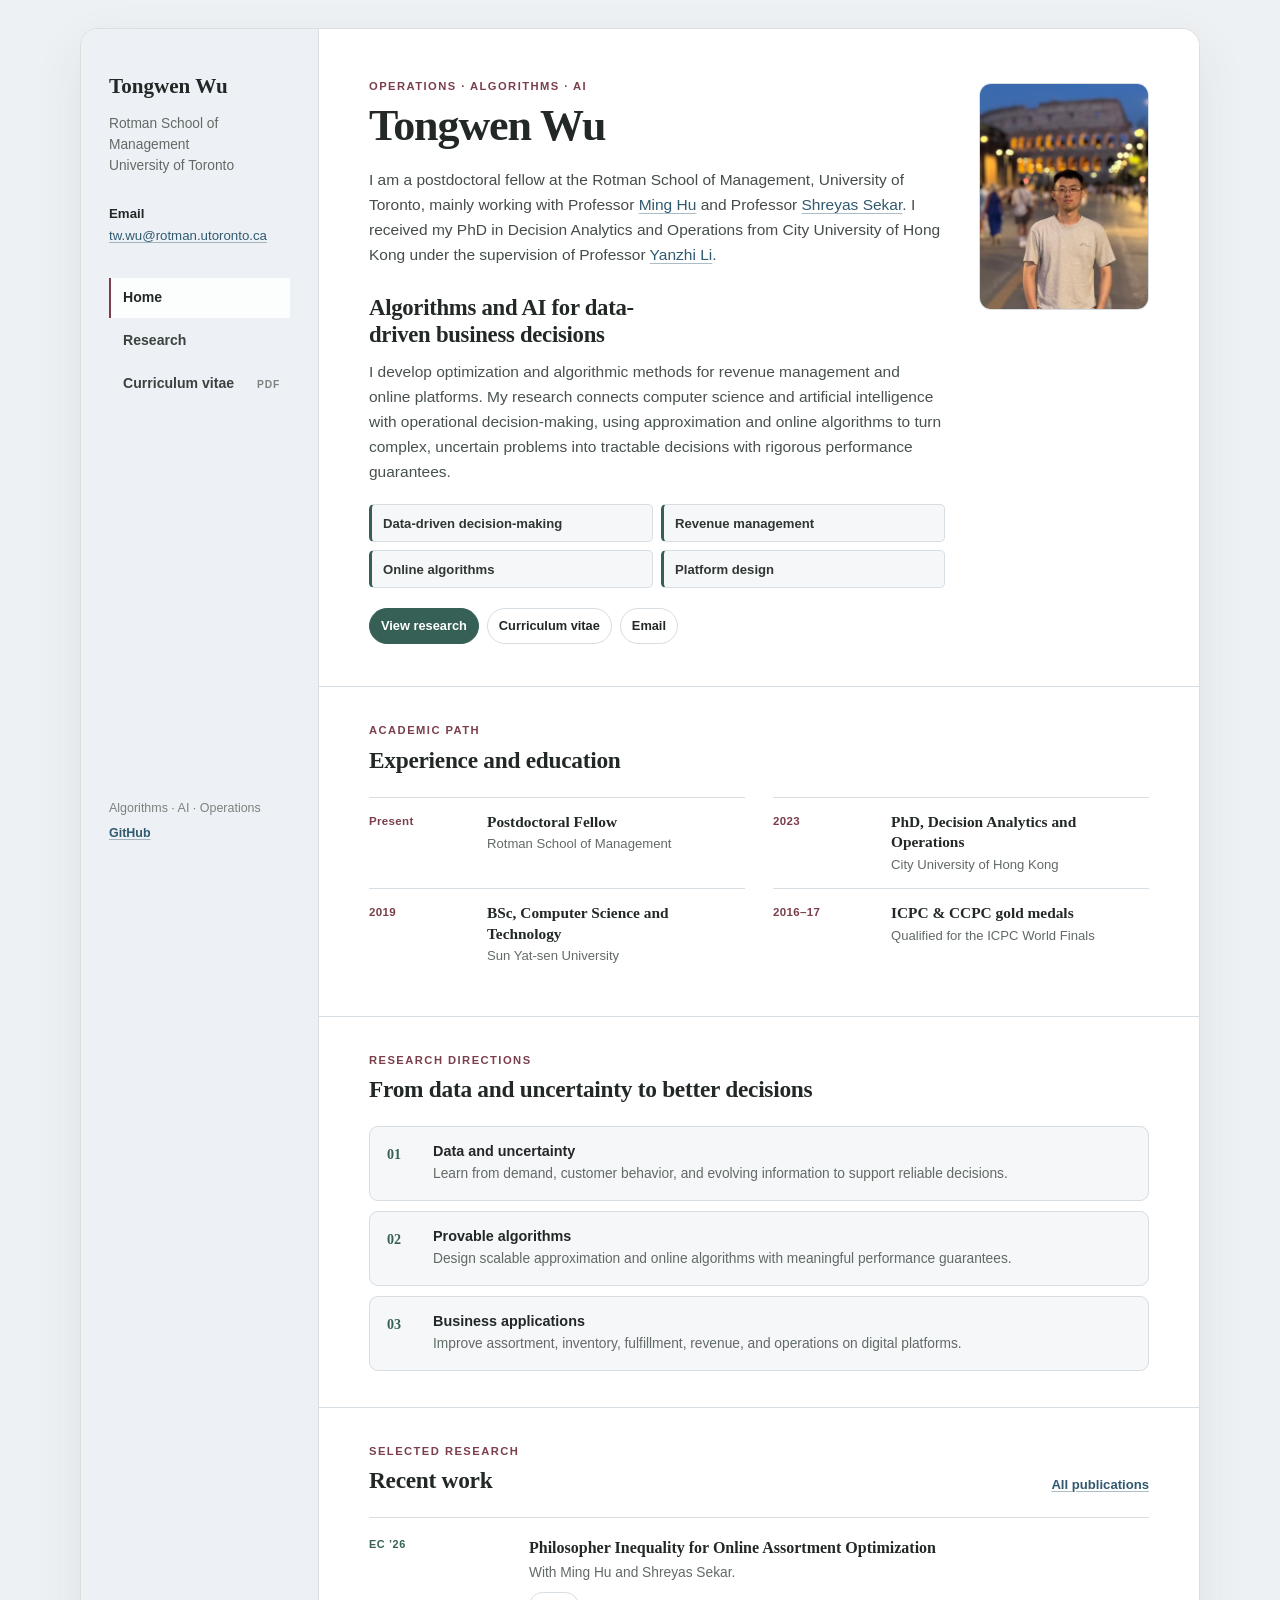
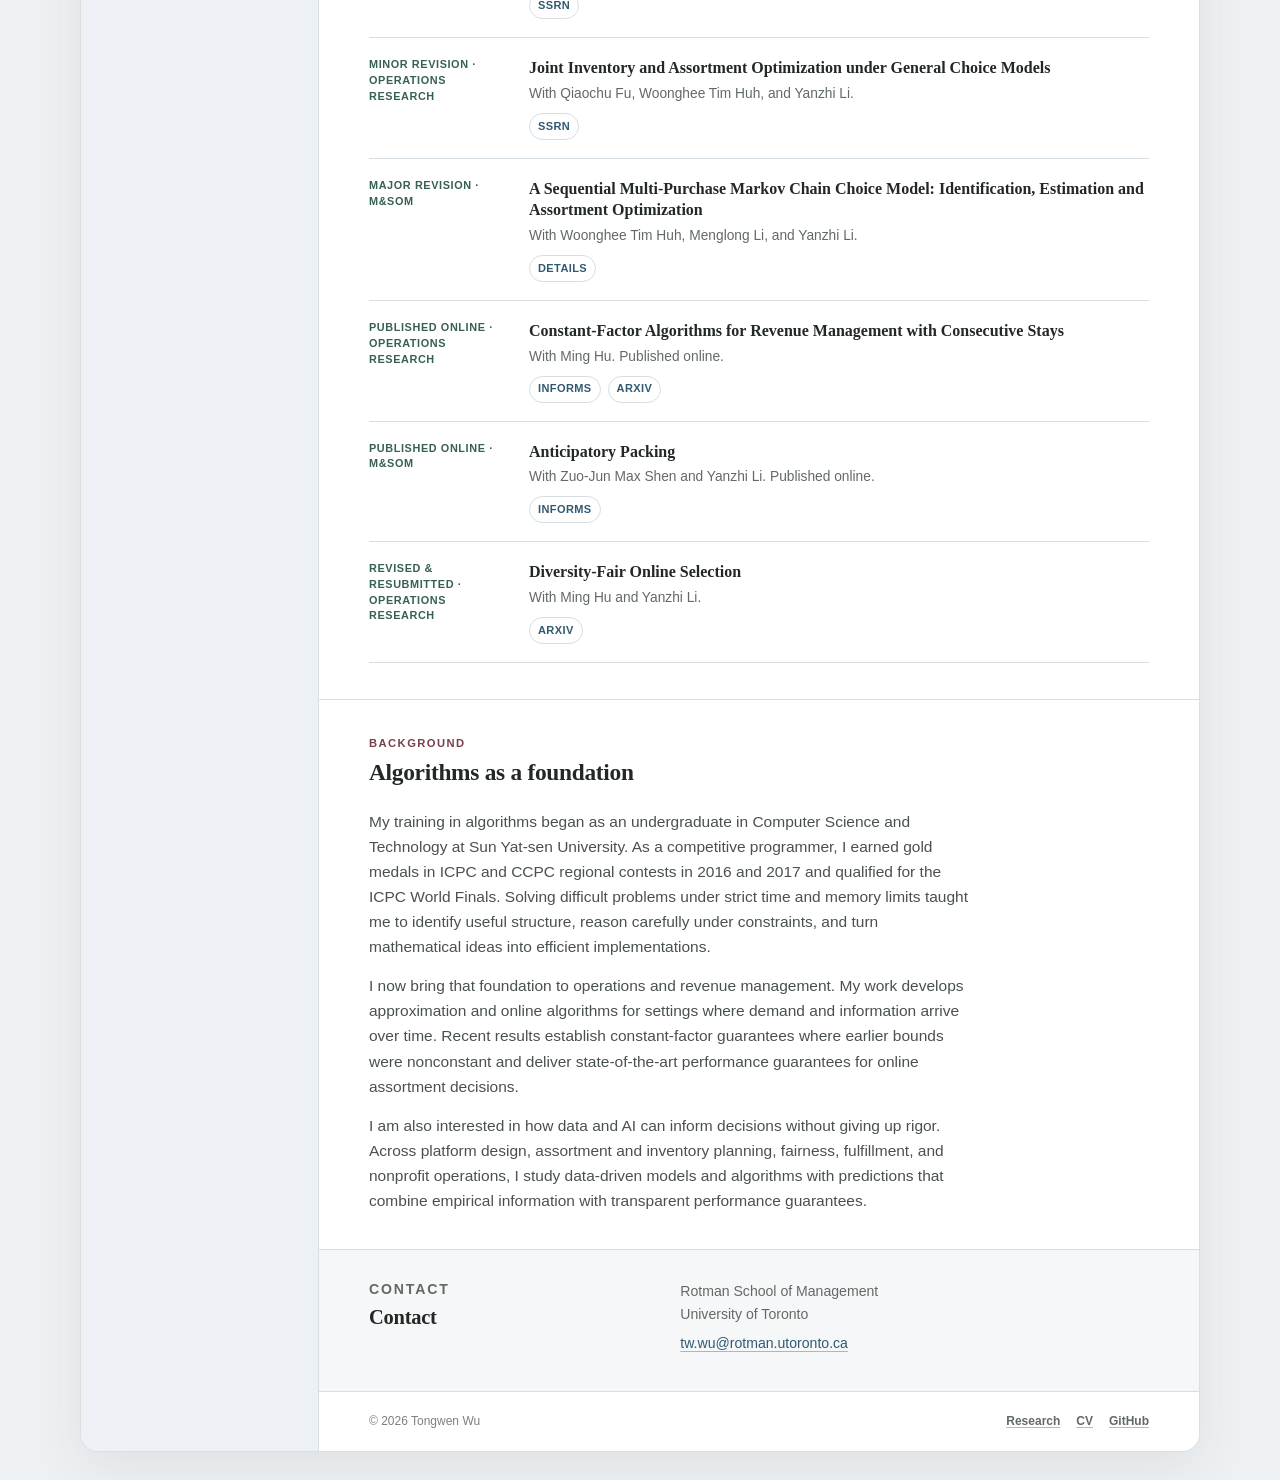
==== index.html @ c427c6d5 "Update CV and Diversity-Fair paper status" ====
<!doctype html>
<html lang="en">
<head>
  <meta charset="utf-8">
  <meta name="viewport" content="width=device-width, initial-scale=1">
  <meta name="theme-color" content="#eef1f4">
  <meta name="description" content="Tongwen Wu is a postdoctoral fellow at the Rotman School of Management studying algorithms, AI, revenue management, and online platforms.">
  <meta property="og:type" content="website">
  <meta property="og:url" content="https://wtw666.github.io/">
  <meta property="og:title" content="Tongwen Wu · Operations, Algorithms, and AI">
  <meta property="og:description" content="Research on data-driven decision-making, revenue management, and online platforms.">
  <meta property="og:image" content="https://wtw666.github.io/assets/og.jpg">
  <meta property="og:image:width" content="1200">
  <meta property="og:image:height" content="630">
  <meta property="og:image:alt" content="Tongwen Wu — Operations, Algorithms, and AI">
  <meta name="twitter:card" content="summary_large_image">
  <title>Tongwen Wu · Operations, Algorithms, and AI</title>
  <link rel="stylesheet" href="styles.css">
  <script defer src="script.js"></script>
  <!-- Google tag (gtag.js) -->
  <script async src="https://www.googletagmanager.com/gtag/js?id=G-4ZFYF3Q4NW"></script>
  <script>
    window.dataLayer = window.dataLayer || [];
    function gtag(){dataLayer.push(arguments);}
    gtag('js', new Date());
    gtag('config', 'G-4ZFYF3Q4NW');
  </script>
  <script type="application/ld+json">
    {
      "@context": "https://schema.org",
      "@type": "Person",
      "name": "Tongwen Wu",
      "url": "https://wtw666.github.io/",
      "email": "mailto:tw.wu@rotman.utoronto.ca",
      "jobTitle": "Postdoctoral Fellow",
      "affiliation": {
        "@type": "Organization",
        "name": "Rotman School of Management, University of Toronto"
      },
      "sameAs": [
        "https://github.com/wtw666"
      ]
    }
  </script>
</head>
<body>
  <a class="skip-link" href="#main">Skip to content</a>

  <div class="site-frame">
    <aside class="profile-rail" aria-label="Profile and navigation">
      <div class="rail-inner">
        <div>
          <a class="rail-name" href="index.html">Tongwen Wu</a>
          <p class="rail-affiliation">Rotman School of Management<br>University of Toronto</p>
          <p class="rail-contact">
            <span>Email</span>
            <a href="mailto:tw.wu@rotman.utoronto.ca">tw.wu@rotman.utoronto.ca</a>
          </p>
        </div>

        <nav class="rail-nav" aria-label="Primary navigation">
          <a href="index.html" aria-current="page">Home</a>
          <a href="research.html">Research</a>
          <a href="assets/Tongwen_Wu_CV.pdf">Curriculum vitae <span>PDF</span></a>
        </nav>

        <div class="rail-footer">
          <p>Algorithms · AI · Operations</p>
          <a href="https://github.com/wtw666">GitHub</a>
        </div>
      </div>
    </aside>

    <div class="page-panel">
      <header class="mobile-header">
        <a class="mobile-name" href="index.html">Tongwen Wu</a>
        <nav aria-label="Mobile navigation">
          <a href="index.html" aria-current="page">Home</a>
          <a href="research.html">Research</a>
          <a href="assets/Tongwen_Wu_CV.pdf">CV</a>
        </nav>
      </header>

      <main id="main">
        <section class="hero section-block" aria-labelledby="page-title">
          <div class="hero-copy">
            <p class="eyebrow">Operations · Algorithms · AI</p>
            <h1 id="page-title">Tongwen Wu</h1>
            <p class="profile-intro">
              I am a postdoctoral fellow at the Rotman School of Management, University of Toronto, mainly working with Professor <a href="http://individual.utoronto.ca/minghu/">Ming Hu</a> and Professor <a href="https://sekarshre.net/">Shreyas Sekar</a>. I received my PhD in Decision Analytics and Operations from City University of Hong Kong under the supervision of Professor <a href="https://www.cb.cityu.edu.hk/staff/yanzhili/">Yanzhi Li</a>.
            </p>
            <h2>Algorithms and AI for data-driven business decisions</h2>
            <p class="intro">
              I develop optimization and algorithmic methods for revenue management and online platforms. My research connects computer science and artificial intelligence with operational decision-making, using approximation and online algorithms to turn complex, uncertain problems into tractable decisions with rigorous performance guarantees.
            </p>
            <ul class="research-fields" aria-label="Research interests">
              <li>Data-driven decision-making</li>
              <li>Revenue management</li>
              <li>Online algorithms</li>
              <li>Platform design</li>
            </ul>
            <p class="hero-links">
              <a href="research.html">View research</a>
              <a href="assets/Tongwen_Wu_CV.pdf">Curriculum vitae</a>
              <a href="mailto:tw.wu@rotman.utoronto.ca">Email</a>
            </p>
          </div>

          <figure class="portrait">
            <img src="[data-uri]" width="359" height="480" alt="Tongwen Wu in front of the Colosseum in Rome">
          </figure>
        </section>

        <section class="section-block experience-section" aria-labelledby="experience-title">
          <div class="section-heading">
            <p class="eyebrow">Academic path</p>
            <h2 id="experience-title">Experience and education</h2>
          </div>
          <dl class="academic-path">
            <div>
              <dt>Present</dt>
              <dd>
                <strong>Postdoctoral Fellow</strong>
                <span>Rotman School of Management</span>
              </dd>
            </div>
            <div>
              <dt>2023</dt>
              <dd>
                <strong>PhD, Decision Analytics and Operations</strong>
                <span>City University of Hong Kong</span>
              </dd>
            </div>
            <div>
              <dt>2019</dt>
              <dd>
                <strong>BSc, Computer Science and Technology</strong>
                <span>Sun Yat-sen University</span>
              </dd>
            </div>
            <div>
              <dt>2016–17</dt>
              <dd>
                <strong>ICPC &amp; CCPC gold medals</strong>
                <span>Qualified for the ICPC World Finals</span>
              </dd>
            </div>
          </dl>
        </section>

        <section class="section-block" aria-labelledby="agenda-title">
          <div class="section-heading">
            <p class="eyebrow">Research directions</p>
            <h2 id="agenda-title">From data and uncertainty to better decisions</h2>
          </div>
          <div class="agenda-list">
            <article>
              <div>
                <h3>Data and uncertainty</h3>
                <p>Learn from demand, customer behavior, and evolving information to support reliable decisions.</p>
              </div>
            </article>
            <article>
              <div>
                <h3>Provable algorithms</h3>
                <p>Design scalable approximation and online algorithms with meaningful performance guarantees.</p>
              </div>
            </article>
            <article>
              <div>
                <h3>Business applications</h3>
                <p>Improve assortment, inventory, fulfillment, revenue, and operations on digital platforms.</p>
              </div>
            </article>
          </div>
        </section>

        <section class="section-block" aria-labelledby="selected-title">
          <div class="section-heading heading-with-link">
            <div>
              <p class="eyebrow">Selected research</p>
              <h2 id="selected-title">Recent work</h2>
            </div>
            <a href="research.html">All publications</a>
          </div>

          <ol class="selected-publications">
            <li>
              <p class="publication-status">EC ’26</p>
              <div>
                <h3>Philosopher Inequality for Online Assortment Optimization</h3>
                <p>With Ming Hu and Shreyas Sekar. </p>
                <p class="resource-links"><a href="https://papers.ssrn.com/sol3/papers.cfm?abstract_id=6926638">SSRN</a></p>
              </div>
            </li>
            <li>
              <p class="publication-status">Minor revision · Operations Research</p>
              <div>
                <h3>Joint Inventory and Assortment Optimization under General Choice Models</h3>
                <p>With Qiaochu Fu, Woonghee Tim Huh, and Yanzhi Li. </p>
                <p class="resource-links"><a href="https://papers.ssrn.com/sol3/papers.cfm?abstract_id=7009619">SSRN</a></p>
              </div>
            </li>
            <li>
              <p class="publication-status">Major revision · M&amp;SOM</p>
              <div>
                <h3>A Sequential Multi-Purchase Markov Chain Choice Model: Identification, Estimation and Assortment Optimization</h3>
                <p>With Woonghee Tim Huh, Menglong Li, and Yanzhi Li. </p>
                <p class="resource-links"><a href="research.html#multi-purchase-markov">Details</a></p>
              </div>
            </li>
            <li>
              <p class="publication-status">Published online · Operations Research</p>
              <div>
                <h3>Constant-Factor Algorithms for Revenue Management with Consecutive Stays</h3>
                <p>With Ming Hu. Published online. </p>
                <p class="resource-links"><a href="https://pubsonline.informs.org/doi/abs/10.1287/opre.2025.1994">INFORMS</a><a href="https://arxiv.org/abs/2506.00909">arXiv</a></p>
              </div>
            </li>
            <li>
              <p class="publication-status">Published online · M&amp;SOM</p>
              <div>
                <h3>Anticipatory Packing</h3>
                <p>With Zuo-Jun Max Shen and Yanzhi Li. Published online. </p>
                <p class="resource-links"><a href="https://pubsonline.informs.org/doi/abs/10.1287/msom.2024.0866?journalCode=msom">INFORMS</a></p>
              </div>
            </li>
            <li>
              <p class="publication-status">Revised &amp; resubmitted · Operations Research</p>
              <div>
                <h3>Diversity-Fair Online Selection</h3>
                <p>With Ming Hu and Yanzhi Li. </p>
                <p class="resource-links"><a href="https://arxiv.org/abs/2504.10389">arXiv</a></p>
              </div>
            </li>
          </ol>
        </section>

        <section class="section-block background-section" aria-labelledby="background-title">
          <div class="section-heading">
            <p class="eyebrow">Background</p>
            <h2 id="background-title">Algorithms as a foundation</h2>
          </div>
          <div class="background-copy">
            <p>
              My training in algorithms began as an undergraduate in Computer Science and Technology at Sun Yat-sen University. As a competitive programmer, I earned gold medals in ICPC and CCPC regional contests in 2016 and 2017 and qualified for the ICPC World Finals. Solving difficult problems under strict time and memory limits taught me to identify useful structure, reason carefully under constraints, and turn mathematical ideas into efficient implementations.
            </p>
            <p>
              I now bring that foundation to operations and revenue management. My work develops approximation and online algorithms for settings where demand and information arrive over time. Recent results establish constant-factor guarantees where earlier bounds were nonconstant and deliver state-of-the-art performance guarantees for online assortment decisions.
            </p>
            <p>
              I am also interested in how data and AI can inform decisions without giving up rigor. Across platform design, assortment and inventory planning, fairness, fulfillment, and nonprofit operations, I study data-driven models and algorithms with predictions that combine empirical information with transparent performance guarantees.
            </p>
          </div>
        </section>

        <section class="contact-band" aria-labelledby="contact-title">
          <div>
            <p class="eyebrow">Contact</p>
            <h2 id="contact-title">Contact</h2>
          </div>
          <div>
            <p>Rotman School of Management<br>University of Toronto</p>
            <p><a href="mailto:tw.wu@rotman.utoronto.ca">tw.wu@rotman.utoronto.ca</a></p>
          </div>
        </section>
      </main>

      <footer class="site-footer">
        <span>© <span id="year">2026</span> Tongwen Wu</span>
        <div>
          <a href="research.html">Research</a>
          <a href="assets/Tongwen_Wu_CV.pdf">CV</a>
          <a href="https://github.com/wtw666">GitHub</a>
        </div>
      </footer>
    </div>
  </div>

  <!-- Cloudflare Web Analytics --><script type='module' src='https://static.cloudflareinsights.com/beacon.min.js' data-cf-beacon='{"token": "7970414050414902a3745abfa31a09fa"}'></script><!-- End Cloudflare Web Analytics -->
</body>
</html>
---- styles.css ----
:root {
  --canvas: #eef1f4;
  --paper: #ffffff;
  --rail: #edf1f5;
  --soft: #f5f7f9;
  --ink: #222825;
  --muted: #626a65;
  --faint: #7b827e;
  --rule: #d6dde3;
  --pine: #365f56;
  --pine-dark: #294940;
  --burgundy: #7a3f4b;
  --link: #315a70;
  --serif: Charter, "Iowan Old Style", "Palatino Linotype", Palatino, Georgia, serif;
  --sans: -apple-system, BlinkMacSystemFont, "Segoe UI", Helvetica, Arial, sans-serif;
}

*,
*::before,
*::after {
  box-sizing: border-box;
}

html {
  scroll-behavior: smooth;
}

body {
  margin: 0;
  background: var(--canvas);
  color: var(--ink);
  font-family: var(--sans);
  font-size: 15.5px;
  line-height: 1.62;
  text-rendering: optimizeLegibility;
  -webkit-font-smoothing: antialiased;
}

img {
  display: block;
  max-width: 100%;
}

a {
  color: var(--link);
  text-decoration-color: rgba(49, 90, 112, 0.4);
  text-underline-offset: 0.18em;
  text-decoration-thickness: 1px;
}

a:hover {
  color: var(--pine-dark);
  text-decoration-color: currentColor;
}

a:focus-visible {
  outline: 2px solid var(--burgundy);
  outline-offset: 3px;
  border-radius: 2px;
}

p,
h1,
h2,
h3,
figure,
dl,
dd,
ol,
ul {
  margin-top: 0;
}

h1,
h2,
h3 {
  font-family: var(--serif);
  color: var(--ink);
}

h1 {
  margin-bottom: 18px;
  font-size: clamp(2.25rem, 4vw, 2.75rem);
  font-weight: 600;
  letter-spacing: -0.025em;
  line-height: 1.08;
}

h2 {
  margin-bottom: 12px;
  font-size: 1.46rem;
  font-weight: 600;
  letter-spacing: -0.012em;
  line-height: 1.22;
}

h3 {
  margin-bottom: 6px;
  font-size: 1.02rem;
  font-weight: 600;
  line-height: 1.35;
}

.skip-link {
  position: fixed;
  z-index: 100;
  top: 12px;
  left: 12px;
  transform: translateY(-160%);
  padding: 8px 12px;
  border: 1px solid var(--pine);
  border-radius: 4px;
  background: var(--paper);
  color: var(--pine-dark);
  font-weight: 700;
}

.skip-link:focus {
  transform: translateY(0);
}

.site-frame {
  display: grid;
  grid-template-columns: 238px minmax(0, 1fr);
  width: min(1120px, calc(100% - 48px));
  min-height: calc(100vh - 56px);
  margin: 28px auto;
  overflow: clip;
  border: 1px solid rgba(99, 108, 101, 0.22);
  border-radius: 18px;
  background: var(--paper);
  box-shadow: 0 18px 52px rgba(46, 51, 47, 0.075);
}

.profile-rail {
  border-right: 1px solid var(--rule);
  background: var(--rail);
}

.rail-inner {
  position: sticky;
  top: 28px;
  display: flex;
  flex-direction: column;
  min-height: calc(100vh - 58px);
  padding: 40px 28px 28px;
}

.rail-name,
.mobile-name {
  color: var(--ink);
  font-family: var(--serif);
  font-weight: 700;
  text-decoration: none;
}

.rail-name {
  display: inline-block;
  margin-bottom: 11px;
  font-size: 1.32rem;
}

.rail-affiliation {
  margin-bottom: 28px;
  color: var(--muted);
  font-size: 0.86rem;
  line-height: 1.5;
}

.rail-contact {
  margin-bottom: 32px;
  font-size: 0.83rem;
  line-height: 1.45;
}

.rail-contact span {
  display: block;
  margin-bottom: 3px;
  color: var(--ink);
  font-weight: 700;
}

.rail-contact a {
  overflow-wrap: anywhere;
}

.rail-nav {
  display: grid;
  gap: 3px;
}

.rail-nav a {
  display: flex;
  align-items: baseline;
  justify-content: space-between;
  min-height: 40px;
  padding: 8px 10px 8px 12px;
  border-left: 2px solid transparent;
  color: #39423e;
  font-size: 0.88rem;
  font-weight: 600;
  text-decoration: none;
}

.rail-nav a:hover {
  background: rgba(255, 255, 255, 0.58);
  color: var(--pine-dark);
}

.rail-nav a[aria-current="page"] {
  border-left-color: var(--burgundy);
  background: rgba(255, 255, 255, 0.82);
  color: var(--ink);
}

.rail-nav a span {
  color: var(--faint);
  font-size: 0.64rem;
  font-weight: 700;
  letter-spacing: 0.08em;
}

.rail-footer {
  margin-top: auto;
  padding-top: 28px;
  color: var(--faint);
  font-size: 0.78rem;
}

.rail-footer p {
  margin-bottom: 5px;
}

.rail-footer a {
  font-weight: 600;
}

.page-panel {
  min-width: 0;
  background: var(--paper);
}

.mobile-header {
  display: none;
}

.section-block,
.page-heading,
.research-section,
.contact-band {
  padding-right: 50px;
  padding-left: 50px;
}

.section-block {
  padding-top: 36px;
  padding-bottom: 36px;
  border-top: 1px solid var(--rule);
}

.hero {
  display: grid;
  grid-template-columns: minmax(0, 1fr) 170px;
  gap: 34px;
  align-items: start;
  padding-top: 50px;
  padding-bottom: 42px;
  border-top: 0;
}

.hero-copy {
  max-width: 670px;
}

.eyebrow {
  margin-bottom: 8px;
  color: var(--burgundy);
  font-size: 0.7rem;
  font-weight: 800;
  letter-spacing: 0.13em;
  line-height: 1.3;
  text-transform: uppercase;
}

.profile-intro {
  max-width: 68ch;
  margin-bottom: 26px;
  color: #454d49;
}

.hero h2 {
  max-width: 26ch;
  margin-bottom: 10px;
  font-size: 1.42rem;
}

.intro {
  max-width: 68ch;
  color: #48514d;
}

.hero .intro {
  margin-bottom: 20px;
}

.research-fields {
  display: grid;
  grid-template-columns: repeat(2, minmax(0, 1fr));
  gap: 8px;
  margin: 0 0 20px;
  padding: 0;
  list-style: none;
}

.research-fields li {
  display: flex;
  align-items: center;
  min-height: 38px;
  padding: 7px 11px;
  border: 1px solid var(--rule);
  border-left: 3px solid var(--pine);
  border-radius: 5px;
  background: var(--soft);
  color: #303733;
  font-size: 0.82rem;
  font-weight: 700;
  line-height: 1.3;
}

.hero-links {
  display: flex;
  flex-wrap: wrap;
  gap: 8px;
  margin-bottom: 0;
}

.hero-links a {
  display: inline-flex;
  align-items: center;
  min-height: 36px;
  padding: 6px 11px;
  border: 1px solid var(--rule);
  border-radius: 999px;
  background: var(--paper);
  color: var(--ink);
  font-size: 0.8rem;
  font-weight: 700;
  text-decoration: none;
}

.hero-links a:first-child {
  border-color: var(--pine);
  background: var(--pine);
  color: #fff;
}

.hero-links a:hover {
  border-color: var(--pine);
  color: var(--pine-dark);
}

.hero-links a:first-child:hover {
  background: var(--pine-dark);
  color: #fff;
}

.portrait {
  margin: 4px 0 0;
}

.portrait img {
  width: 170px;
  height: auto;
  border: 1px solid var(--rule);
  border-radius: 12px;
  background: var(--soft);
}

.section-heading {
  margin-bottom: 22px;
}

.section-heading h2 {
  margin-bottom: 0;
}

.heading-with-link {
  display: flex;
  align-items: end;
  justify-content: space-between;
  gap: 20px;
}

.heading-with-link > a {
  flex: 0 0 auto;
  font-size: 0.82rem;
  font-weight: 700;
}

.academic-path {
  display: grid;
  grid-template-columns: repeat(2, minmax(0, 1fr));
  gap: 0 28px;
  margin-bottom: 0;
}

.academic-path > div {
  display: grid;
  grid-template-columns: 66px minmax(0, 1fr);
  gap: 12px;
  padding: 14px 0;
  border-top: 1px solid var(--rule);
}

.academic-path dt {
  color: var(--burgundy);
  font-size: 0.72rem;
  font-weight: 800;
  letter-spacing: 0.03em;
}

.academic-path dd {
  margin-bottom: 0;
}

.academic-path strong,
.academic-path span {
  display: block;
}

.academic-path strong {
  margin-bottom: 2px;
  font-family: var(--serif);
  font-size: 0.96rem;
  line-height: 1.35;
}

.academic-path span {
  color: var(--muted);
  font-size: 0.82rem;
  line-height: 1.45;
}

.agenda-list {
  display: grid;
  gap: 10px;
  counter-reset: research-theme;
}

.agenda-list article {
  display: grid;
  grid-template-columns: 34px minmax(0, 1fr);
  gap: 12px;
  align-items: start;
  padding: 15px 17px;
  border: 1px solid var(--rule);
  border-radius: 9px;
  background: var(--soft);
  counter-increment: research-theme;
}

.agenda-list article::before {
  content: "0" counter(research-theme);
  padding-top: 1px;
  color: var(--pine);
  font-family: var(--serif);
  font-size: 0.88rem;
  font-weight: 700;
}

.agenda-list h3 {
  margin-bottom: 3px;
  font-family: var(--sans);
  font-size: 0.9rem;
  font-weight: 750;
}

.agenda-list p {
  margin-bottom: 0;
  color: var(--muted);
  font-size: 0.86rem;
  line-height: 1.5;
}

.selected-publications,
.publication-list {
  margin-bottom: 0;
  padding: 0;
  list-style: none;
}

.selected-publications {
  border-bottom: 1px solid var(--rule);
}

.selected-publications > li {
  display: grid;
  grid-template-columns: 138px minmax(0, 1fr);
  gap: 22px;
  padding: 19px 0 18px;
  border-top: 1px solid var(--rule);
}

.publication-status {
  margin-bottom: 0;
  color: var(--pine);
  font-size: 0.68rem;
  font-weight: 800;
  letter-spacing: 0.055em;
  line-height: 1.45;
  text-transform: uppercase;
}

.selected-publications h3 {
  margin-bottom: 5px;
  font-size: 1rem;
}

.selected-publications li > div > p:not(.resource-links) {
  margin-bottom: 8px;
  color: var(--muted);
  font-size: 0.86rem;
  line-height: 1.52;
}

.resource-links {
  display: flex;
  flex-wrap: wrap;
  gap: 7px;
  margin-bottom: 0;
}

.resource-links a {
  display: inline-flex;
  align-items: center;
  min-height: 27px;
  padding: 2px 8px;
  border: 1px solid var(--rule);
  border-radius: 999px;
  color: var(--link);
  font-size: 0.69rem;
  font-weight: 800;
  letter-spacing: 0.035em;
  line-height: 1;
  text-decoration: none;
  text-transform: uppercase;
}

.resource-links a:hover {
  border-color: var(--pine);
  color: var(--pine-dark);
}

.background-copy {
  max-width: 70ch;
}

.background-copy p {
  margin-bottom: 14px;
  color: #49514d;
}

.background-copy p:last-child {
  margin-bottom: 0;
}

.contact-band {
  display: grid;
  grid-template-columns: 0.75fr 1.25fr;
  gap: 30px;
  padding-top: 30px;
  padding-bottom: 30px;
  border-top: 1px solid var(--rule);
  background: var(--soft);
}

.contact-band h2 {
  margin-bottom: 0;
  font-size: 1.28rem;
}

.contact-band p {
  margin-bottom: 6px;
  color: var(--muted);
  font-size: 0.88rem;
}

.site-footer {
  display: flex;
  align-items: center;
  justify-content: space-between;
  gap: 20px;
  padding: 20px 50px;
  border-top: 1px solid var(--rule);
  color: var(--faint);
  font-size: 0.75rem;
}

.site-footer div {
  display: flex;
  flex-wrap: wrap;
  gap: 16px;
}

.site-footer a {
  color: var(--muted);
  font-weight: 600;
}

.page-heading {
  padding-top: 52px;
  padding-bottom: 34px;
}

.page-heading h1 {
  margin-bottom: 15px;
}

.page-heading .intro {
  margin-bottom: 20px;
}

.section-index {
  display: flex;
  flex-wrap: wrap;
  gap: 8px;
  margin-bottom: 18px;
}

.section-index a {
  display: inline-flex;
  align-items: center;
  min-height: 34px;
  padding: 5px 10px;
  border: 1px solid var(--rule);
  border-radius: 999px;
  color: #39423e;
  font-size: 0.78rem;
  font-weight: 700;
  text-decoration: none;
}

.section-index a:hover {
  border-color: var(--pine);
  color: var(--pine-dark);
}

.author-order-note {
  margin-bottom: 0;
  color: var(--faint);
  font-size: 0.76rem;
}

.author-order-note span,
.author-order {
  display: inline-block;
  color: var(--burgundy);
  font-family: var(--sans);
  font-size: 0.68rem;
  font-weight: 800;
  letter-spacing: 0.03em;
}

.author-order-note span {
  margin-right: 5px;
  padding: 1px 5px;
  border: 1px solid rgba(122, 63, 75, 0.28);
  border-radius: 3px;
}

.author-order {
  margin-left: 3px;
}

.research-section {
  padding-top: 30px;
  padding-bottom: 32px;
  border-top: 1px solid var(--rule);
}

.research-section h2 {
  margin-bottom: 17px;
  font-size: 1.4rem;
  scroll-margin-top: 26px;
}

.publication-list {
  border-bottom: 1px solid var(--rule);
}

.publication-entry {
  padding: 17px 0 18px;
  border-top: 1px solid var(--rule);
}

.publication-entry h3 {
  margin-bottom: 5px;
  font-family: var(--sans);
  font-size: 0.96rem;
  font-weight: 750;
  letter-spacing: -0.006em;
}

.publication-entry p {
  max-width: 74ch;
}

.publication-entry .authors,
.publication-entry .venue {
  margin-bottom: 4px;
  color: var(--muted);
  font-size: 0.85rem;
  line-height: 1.48;
}

.publication-entry .authors strong {
  color: var(--ink);
}

.publication-entry .venue strong {
  color: #303733;
}

.publication-entry .resource-links {
  margin-top: 9px;
}

#anticipatory-packing {
  scroll-margin-top: 26px;
}

.research-note {
  margin: 0;
  padding: 25px 50px 32px;
  border-top: 1px solid var(--rule);
  color: var(--muted);
  font-size: 0.82rem;
}

@media (max-width: 1020px) {
  .site-frame {
    grid-template-columns: 218px minmax(0, 1fr);
    width: calc(100% - 28px);
    margin: 14px auto;
  }

  .rail-inner {
    top: 14px;
    min-height: calc(100vh - 30px);
    padding-right: 22px;
    padding-left: 22px;
  }

  .section-block,
  .page-heading,
  .research-section,
  .contact-band {
    padding-right: 38px;
    padding-left: 38px;
  }

  .hero {
    grid-template-columns: minmax(0, 1fr) 152px;
    gap: 26px;
  }

  .portrait img {
    width: 152px;
  }

  .site-footer {
    padding-right: 38px;
    padding-left: 38px;
  }

  .research-note {
    padding-right: 38px;
    padding-left: 38px;
  }
}

@media (max-width: 820px) {
  body {
    background: var(--paper);
  }

  .site-frame {
    display: block;
    width: 100%;
    min-height: 100vh;
    margin: 0;
    border: 0;
    border-radius: 0;
    box-shadow: none;
  }

  .profile-rail {
    display: none;
  }

  .mobile-header {
    position: sticky;
    z-index: 20;
    top: 0;
    display: flex;
    align-items: center;
    justify-content: space-between;
    gap: 20px;
    min-height: 58px;
    padding: 9px 28px;
    border-bottom: 1px solid var(--rule);
    background: rgba(255, 255, 255, 0.96);
    backdrop-filter: blur(10px);
  }

  .mobile-name {
    flex: 0 0 auto;
    font-size: 1.03rem;
  }

  .mobile-header nav {
    display: flex;
    align-items: center;
    gap: 17px;
  }

  .mobile-header nav a {
    position: relative;
    display: inline-flex;
    align-items: center;
    min-height: 38px;
    color: var(--muted);
    font-size: 0.78rem;
    font-weight: 700;
    text-decoration: none;
  }

  .mobile-header nav a[aria-current="page"] {
    color: var(--ink);
  }

  .mobile-header nav a[aria-current="page"]::after {
    position: absolute;
    right: 0;
    bottom: 1px;
    left: 0;
    height: 2px;
    background: var(--burgundy);
    content: "";
  }

  .research-section h2,
  #anticipatory-packing {
    scroll-margin-top: 76px;
  }
}

@media (max-width: 640px) {
  body {
    font-size: 15px;
  }

  .mobile-header {
    padding-right: 20px;
    padding-left: 20px;
  }

  .section-block,
  .page-heading,
  .research-section,
  .contact-band {
    padding-right: 24px;
    padding-left: 24px;
  }

  .hero {
    grid-template-columns: minmax(0, 1fr) 125px;
    gap: 22px;
    padding-top: 36px;
    padding-bottom: 32px;
  }

  .portrait img {
    width: 125px;
  }

  h1 {
    font-size: 2.18rem;
  }

  .hero h2 {
    font-size: 1.28rem;
  }

  .section-block {
    padding-top: 31px;
    padding-bottom: 31px;
  }

  .academic-path {
    grid-template-columns: 1fr;
  }

  .selected-publications > li {
    grid-template-columns: 1fr;
    gap: 7px;
  }

  .publication-status {
    max-width: 42ch;
  }

  .contact-band {
    grid-template-columns: 1fr;
    gap: 12px;
  }

  .site-footer {
    padding-right: 24px;
    padding-left: 24px;
  }

  .research-note {
    padding-right: 24px;
    padding-left: 24px;
  }
}

@media (max-width: 520px) {
  .mobile-header {
    align-items: flex-start;
    padding-top: 10px;
    padding-bottom: 8px;
  }

  .mobile-header nav {
    gap: 12px;
  }

  .hero {
    grid-template-columns: 1fr;
  }

  .portrait {
    order: -1;
    margin-top: 0;
  }

  .portrait img {
    width: 106px;
    border-radius: 9px;
  }

  .research-fields {
    grid-template-columns: 1fr;
  }

  .heading-with-link {
    align-items: flex-start;
    flex-direction: column;
    gap: 8px;
  }

  .academic-path > div {
    grid-template-columns: 58px minmax(0, 1fr);
  }

  .agenda-list article {
    grid-template-columns: 30px minmax(0, 1fr);
    padding-right: 14px;
    padding-left: 14px;
  }

  .site-footer {
    align-items: flex-start;
    flex-direction: column;
    gap: 8px;
  }
}

@media (max-width: 380px) {
  .mobile-header {
    display: block;
  }

  .mobile-name {
    display: inline-block;
    margin-bottom: 3px;
  }

  .mobile-header nav {
    justify-content: space-between;
  }
}

@media (prefers-reduced-motion: reduce) {
  html {
    scroll-behavior: auto;
  }
}

@media print {
  body {
    background: #fff;
    color: #000;
  }

  .site-frame {
    display: block;
    width: 100%;
    margin: 0;
    border: 0;
    box-shadow: none;
  }

  .profile-rail,
  .mobile-header,
  .hero-links,
  .section-index,
  .site-footer {
    display: none;
  }

  .section-block,
  .page-heading,
  .research-section,
  .contact-band {
    padding-right: 0;
    padding-left: 0;
  }
}
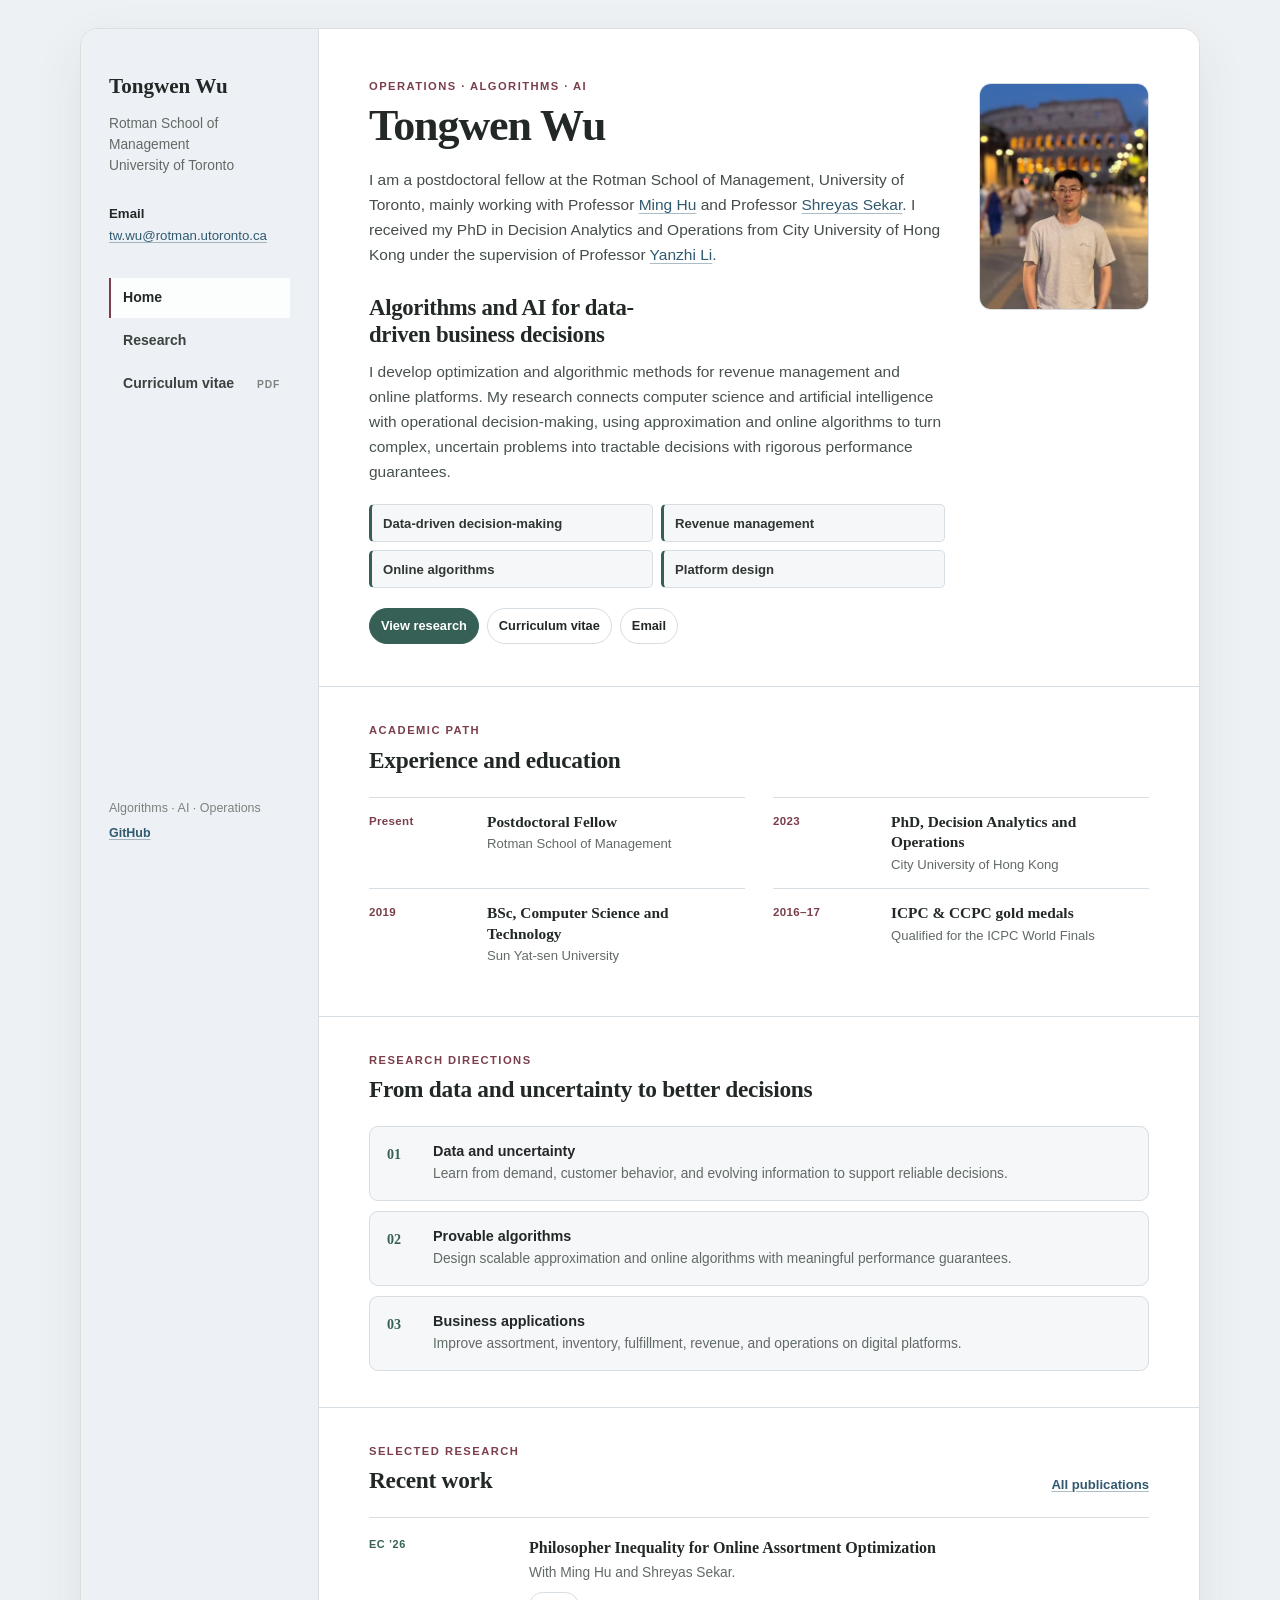
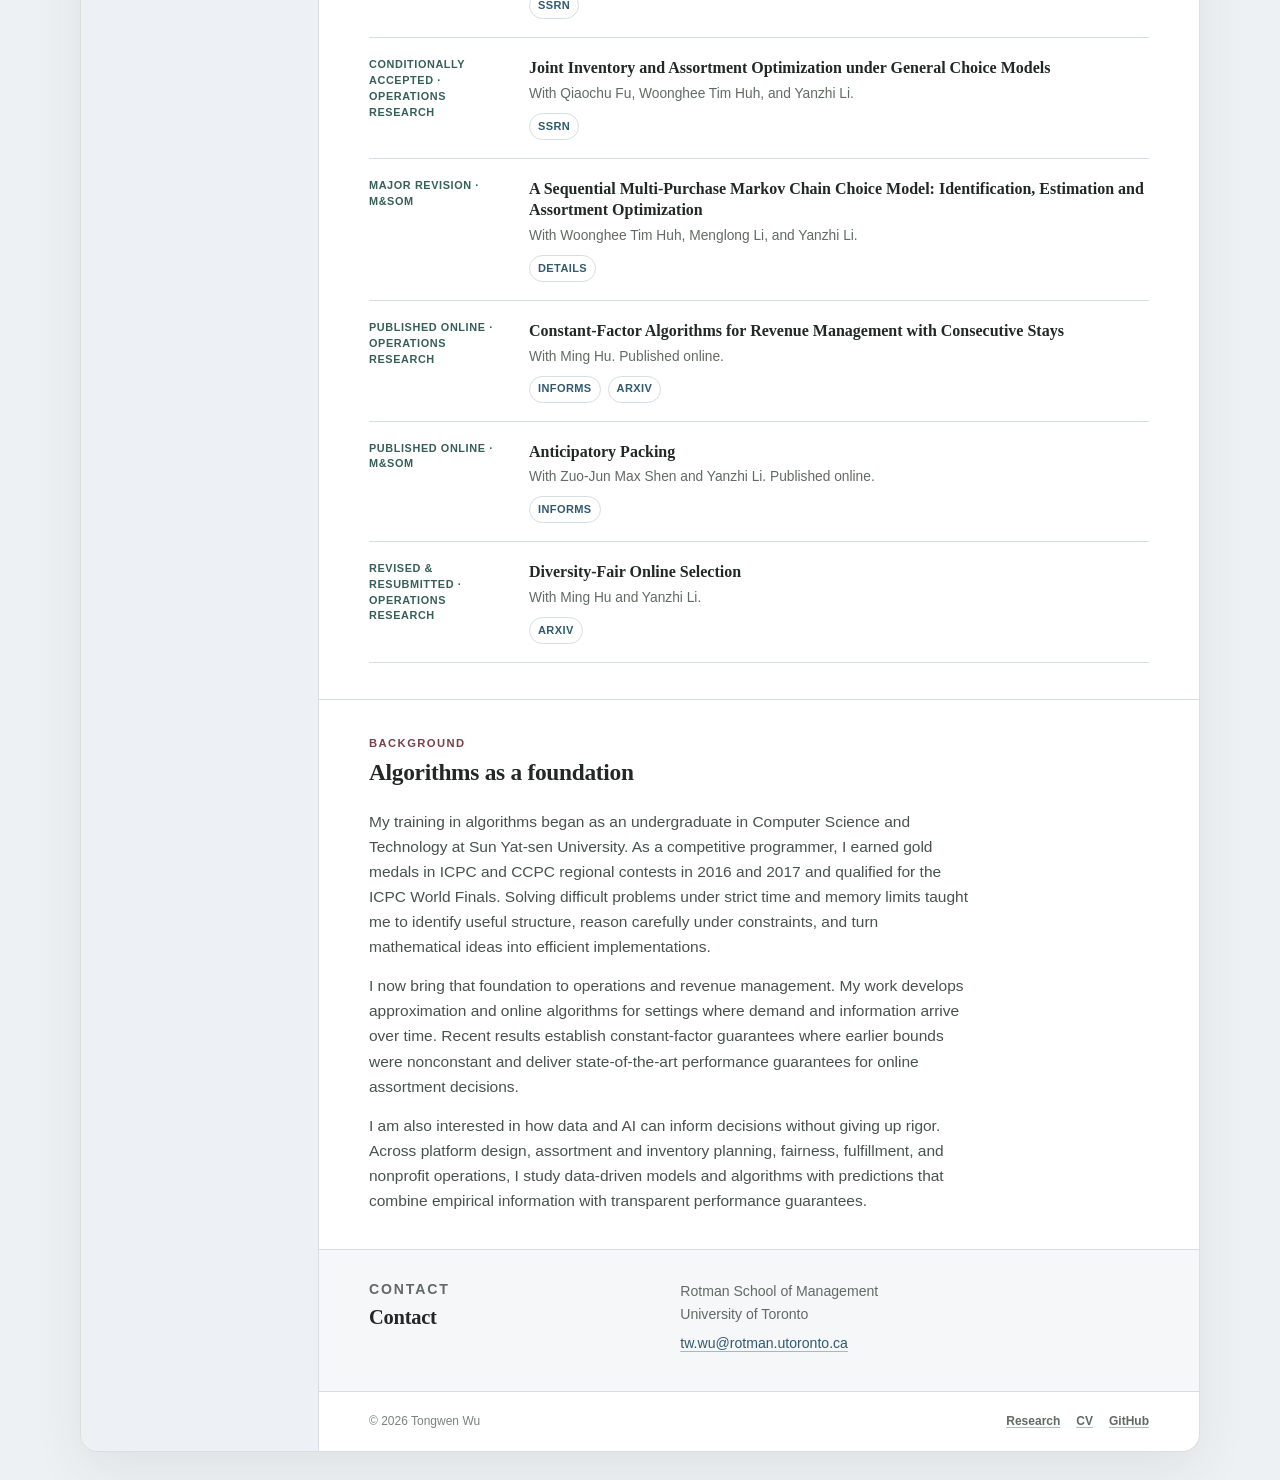
==== commit 54698f57: "Update CV and Joint Inventory paper status" ====
--- a/index.html
+++ b/index.html
@@ -194,7 +194,7 @@
               </div>
             </li>
             <li>
-              <p class="publication-status">Minor revision · Operations Research</p>
+              <p class="publication-status">Conditionally accepted · Operations Research</p>
               <div>
                 <h3>Joint Inventory and Assortment Optimization under General Choice Models</h3>
                 <p>With Qiaochu Fu, Woonghee Tim Huh, and Yanzhi Li. </p>
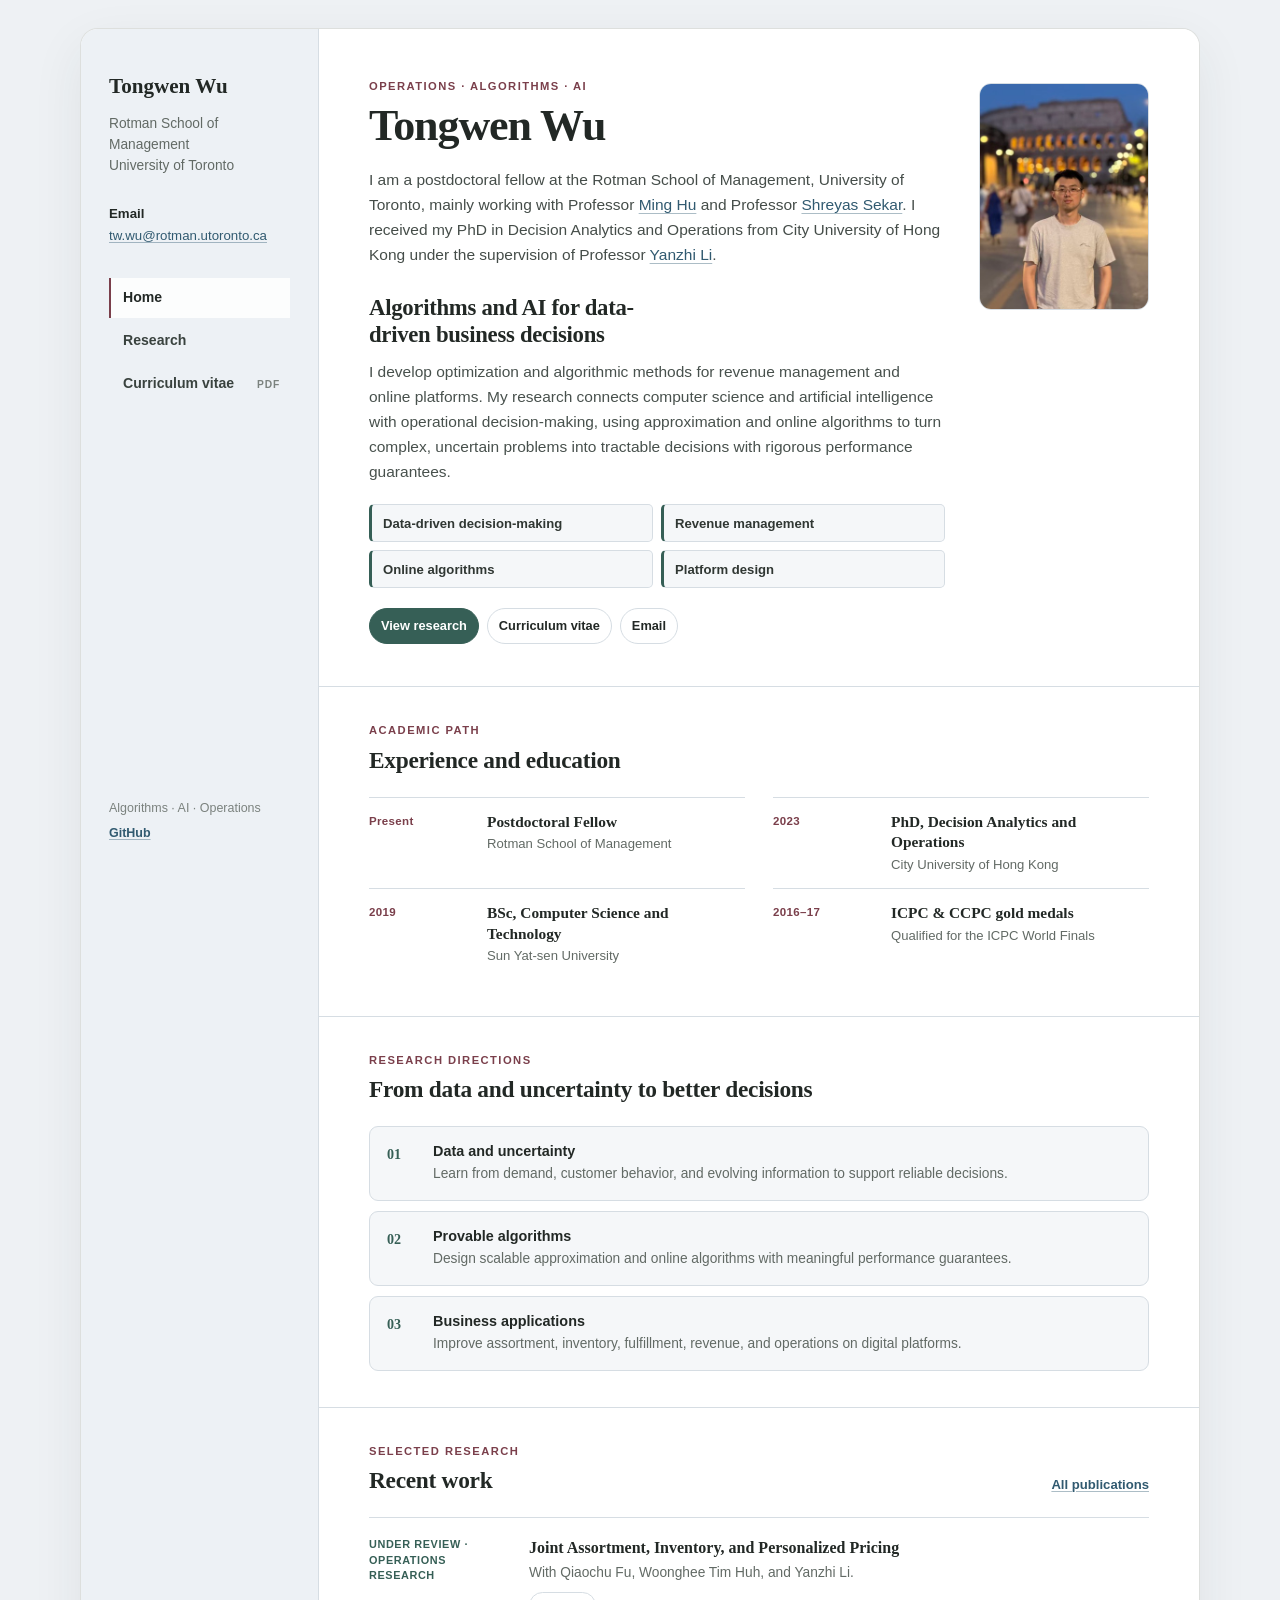
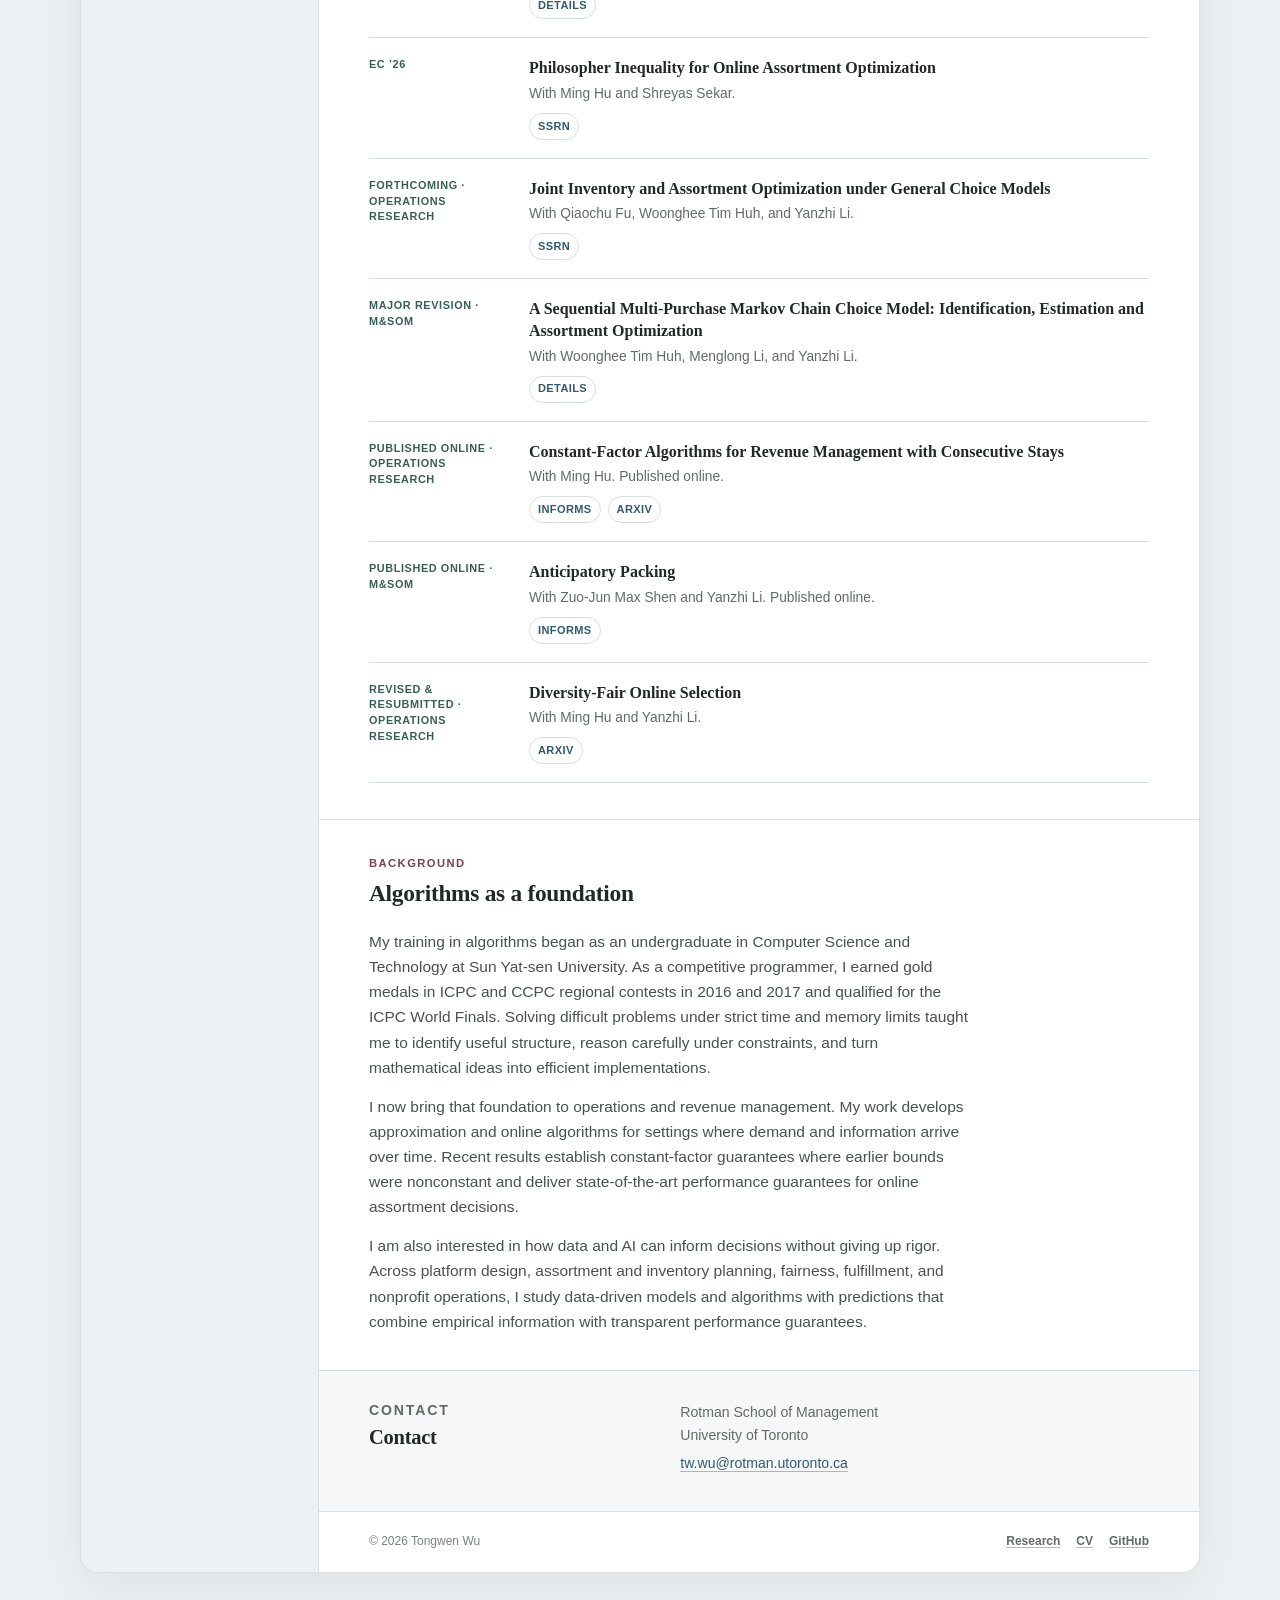
==== commit e572acda: "Update CV and add personalized pricing paper" ====
--- a/index.html
+++ b/index.html
@@ -186,6 +186,14 @@
 
           <ol class="selected-publications">
             <li>
+              <p class="publication-status">Under review · Operations Research</p>
+              <div>
+                <h3>Joint Assortment, Inventory, and Personalized Pricing</h3>
+                <p>With Qiaochu Fu, Woonghee Tim Huh, and Yanzhi Li. </p>
+                <p class="resource-links"><a href="research.html#joint-pricing">Details</a></p>
+              </div>
+            </li>
+            <li>
               <p class="publication-status">EC ’26</p>
               <div>
                 <h3>Philosopher Inequality for Online Assortment Optimization</h3>
@@ -194,7 +202,7 @@
               </div>
             </li>
             <li>
-              <p class="publication-status">Conditionally accepted · Operations Research</p>
+              <p class="publication-status">Forthcoming · Operations Research</p>
               <div>
                 <h3>Joint Inventory and Assortment Optimization under General Choice Models</h3>
                 <p>With Qiaochu Fu, Woonghee Tim Huh, and Yanzhi Li. </p>
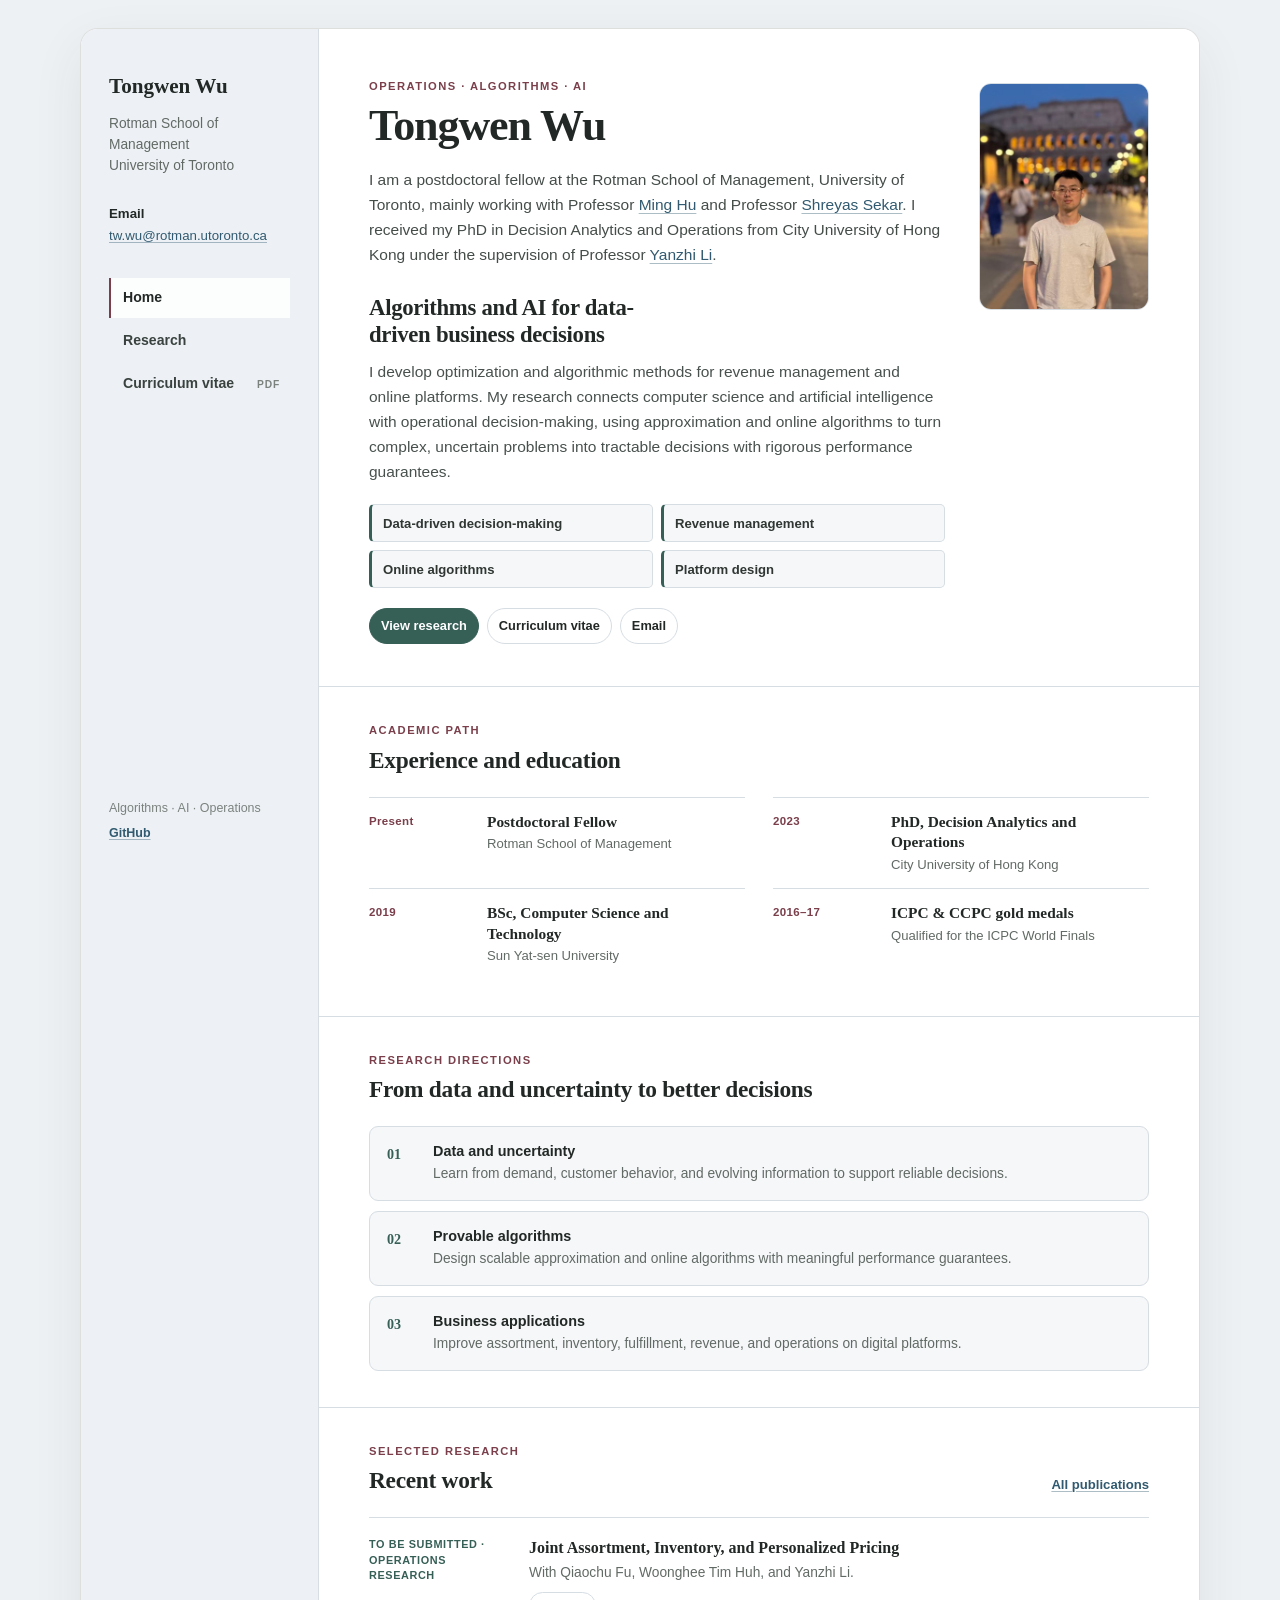
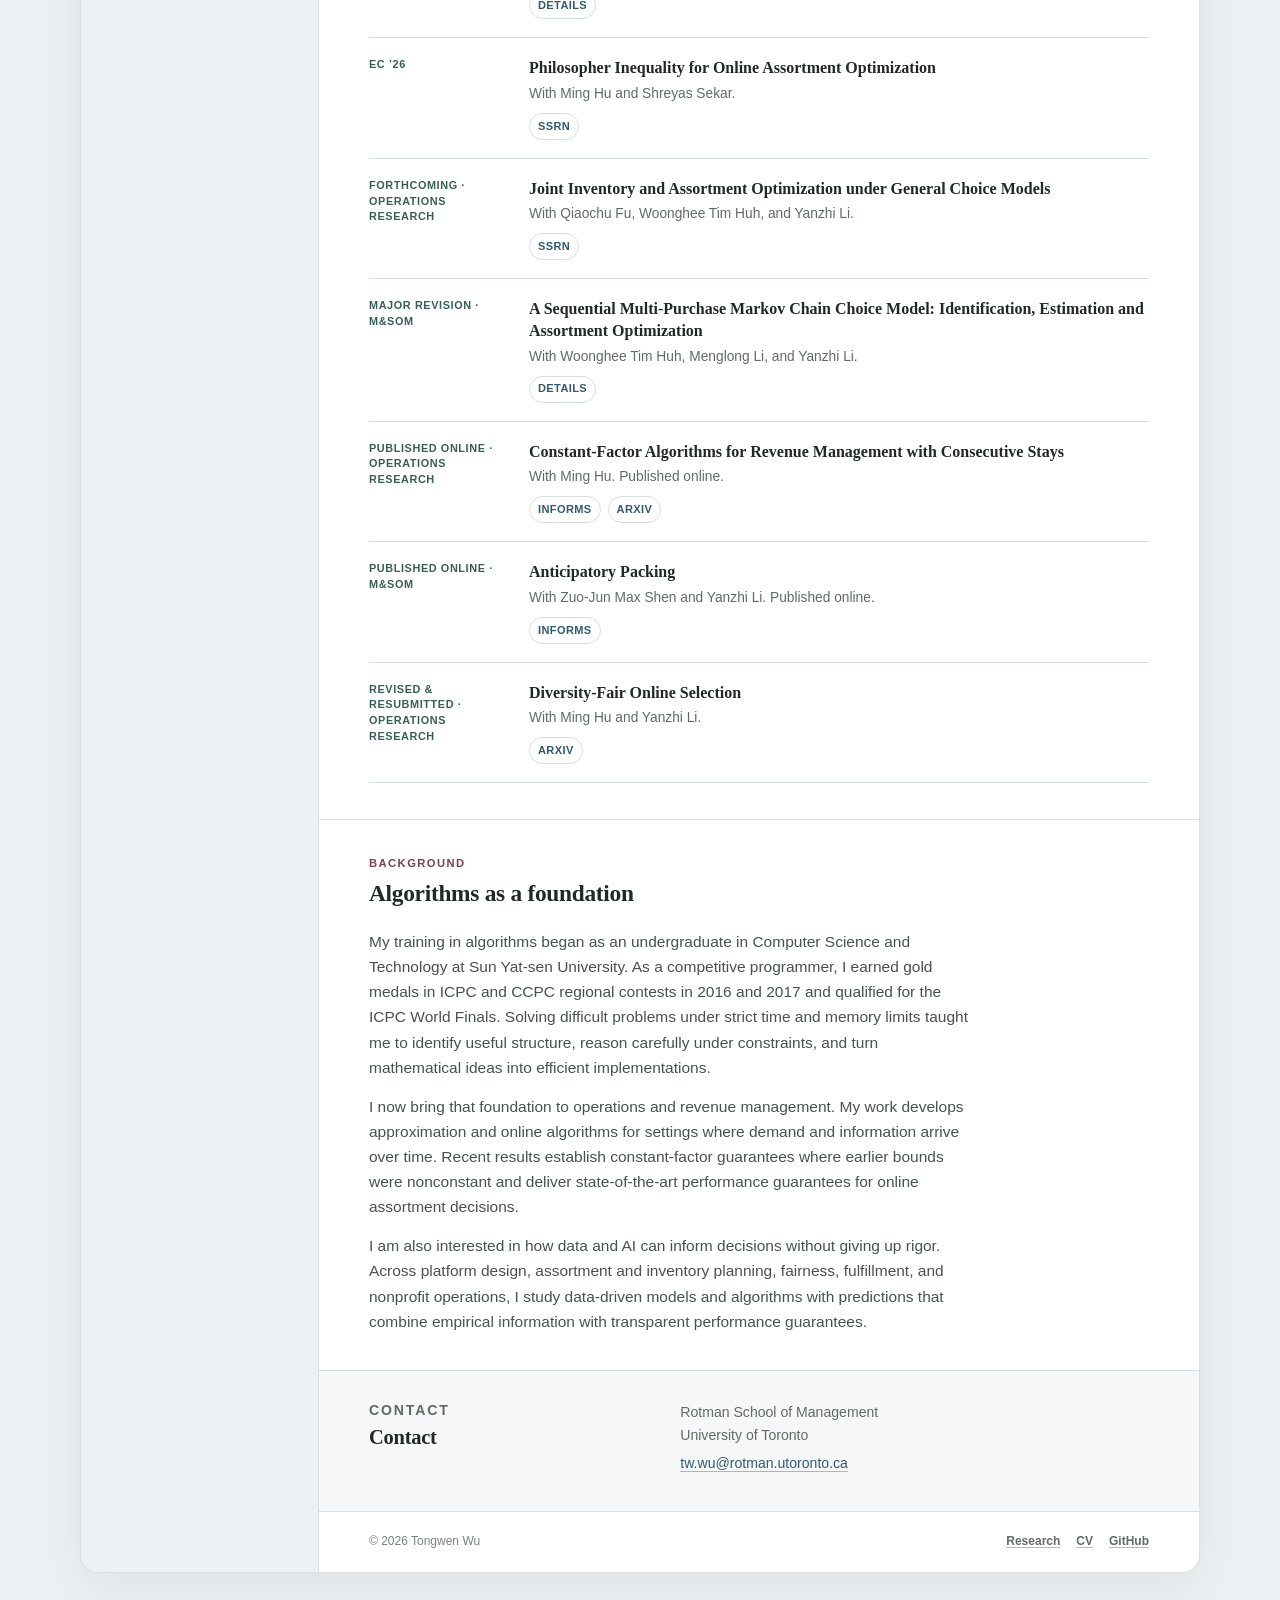
==== commit 5be611f6: "Update CV and personalized pricing status" ====
--- a/index.html
+++ b/index.html
@@ -186,7 +186,7 @@
 
           <ol class="selected-publications">
             <li>
-              <p class="publication-status">Under review · Operations Research</p>
+              <p class="publication-status">To be submitted · Operations Research</p>
               <div>
                 <h3>Joint Assortment, Inventory, and Personalized Pricing</h3>
                 <p>With Qiaochu Fu, Woonghee Tim Huh, and Yanzhi Li. </p>
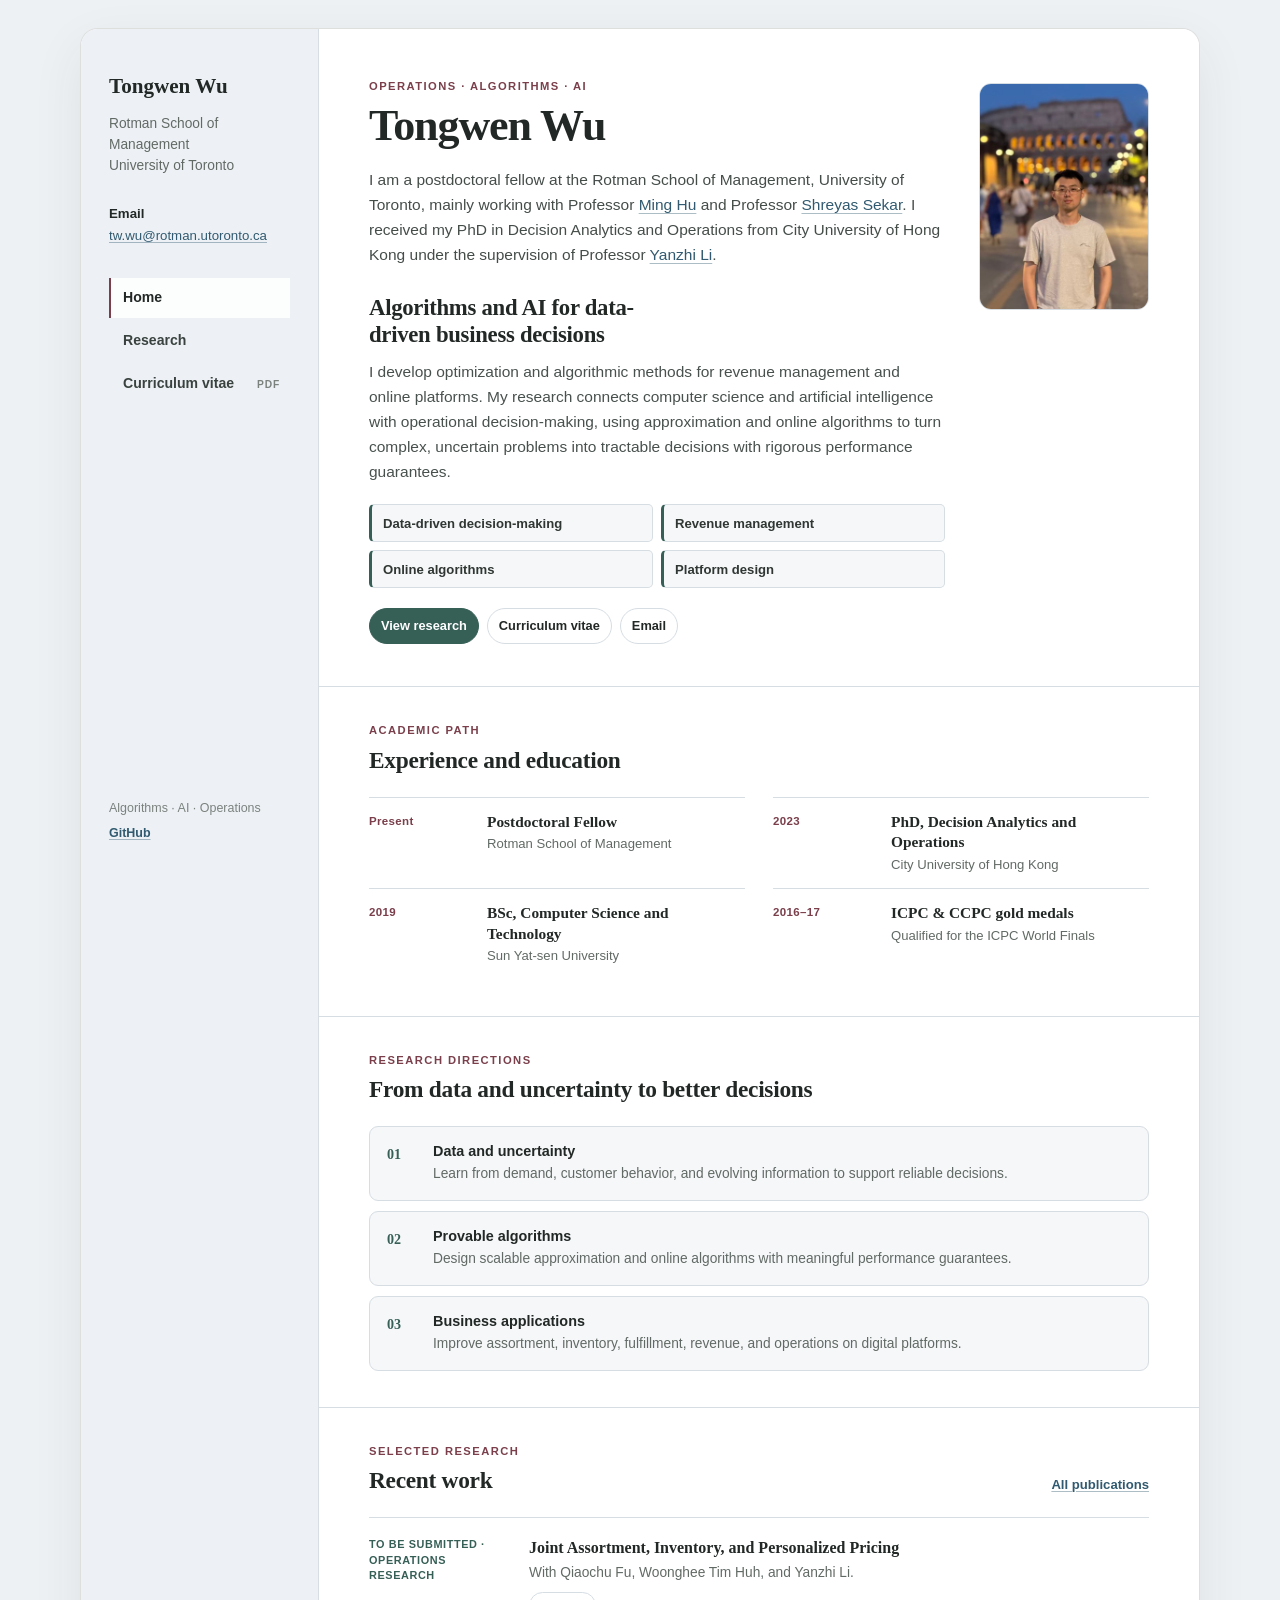
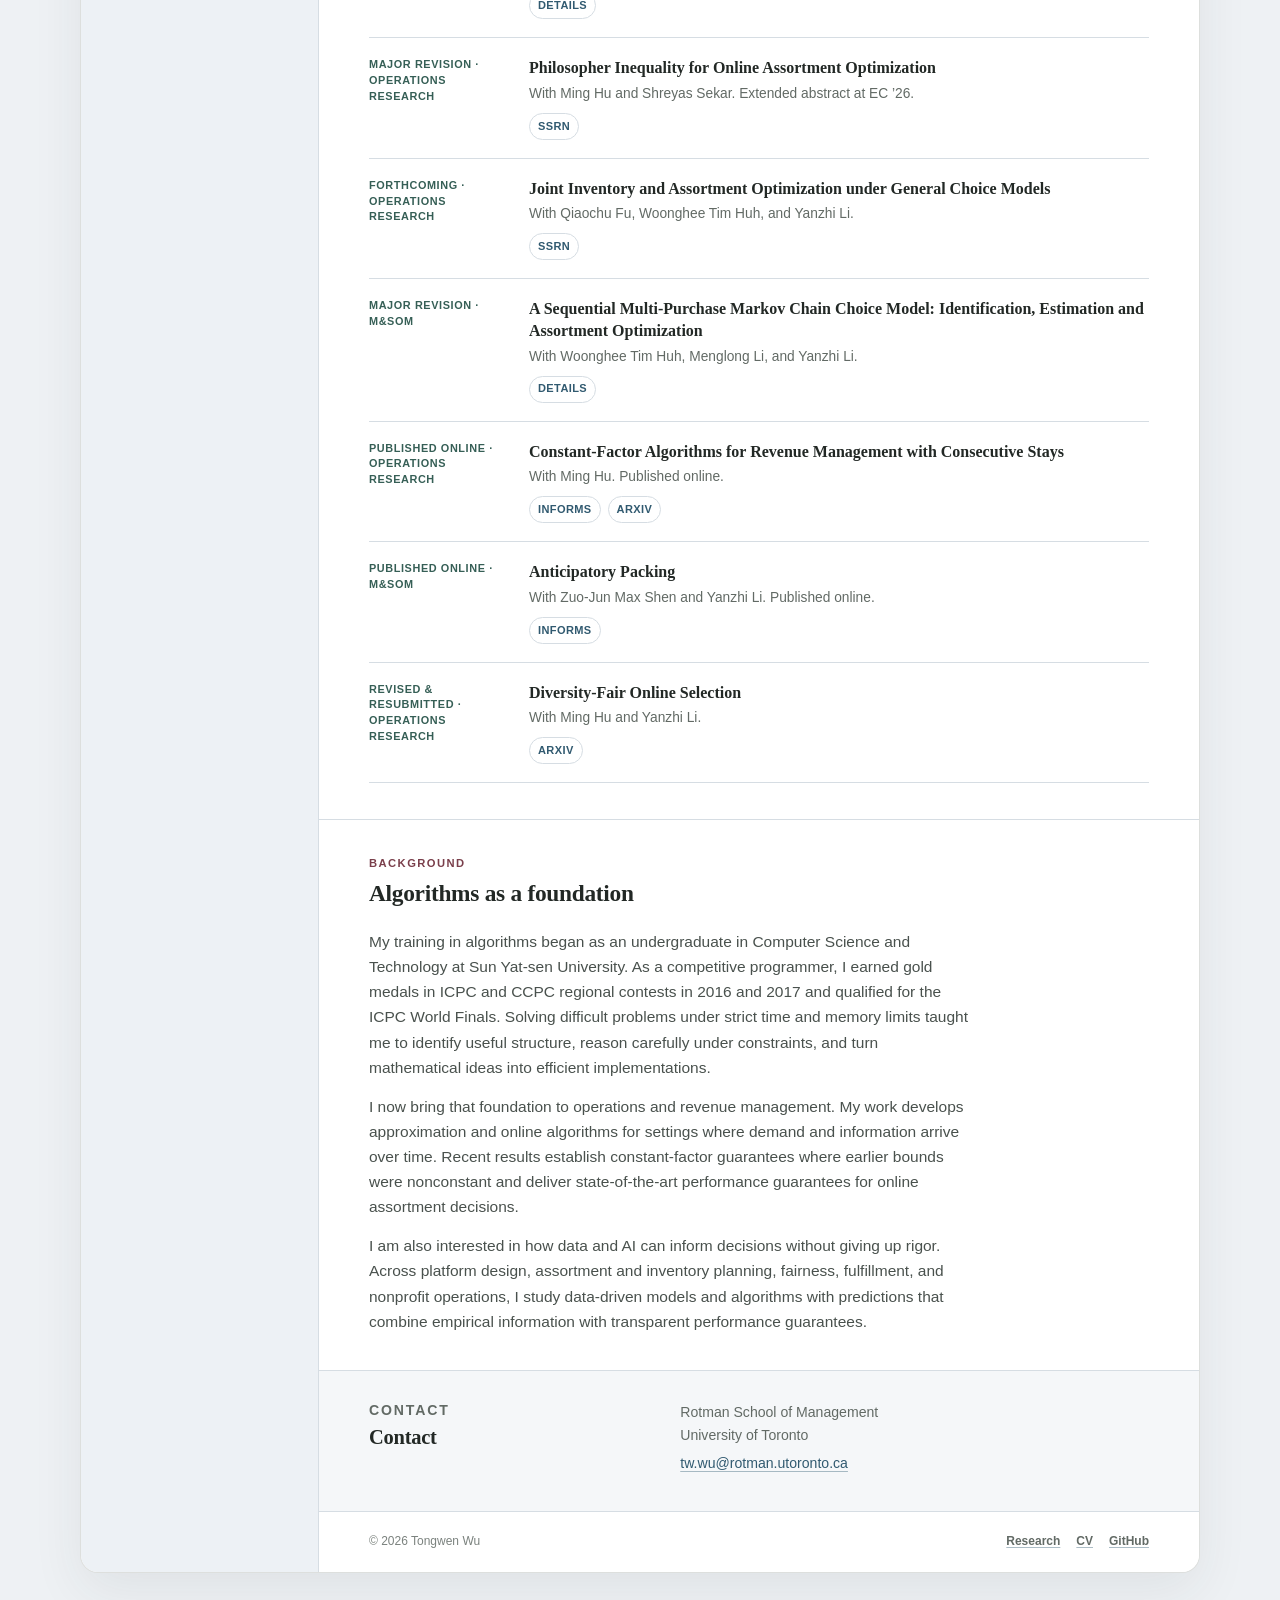
==== commit 1564431f: "Update CV and Philosopher paper status" ====
--- a/index.html
+++ b/index.html
@@ -194,10 +194,10 @@
               </div>
             </li>
             <li>
-              <p class="publication-status">EC ’26</p>
+              <p class="publication-status">Major revision · Operations Research</p>
               <div>
                 <h3>Philosopher Inequality for Online Assortment Optimization</h3>
-                <p>With Ming Hu and Shreyas Sekar. </p>
+                <p>With Ming Hu and Shreyas Sekar. Extended abstract at EC ’26. </p>
                 <p class="resource-links"><a href="https://papers.ssrn.com/sol3/papers.cfm?abstract_id=6926638">SSRN</a></p>
               </div>
             </li>
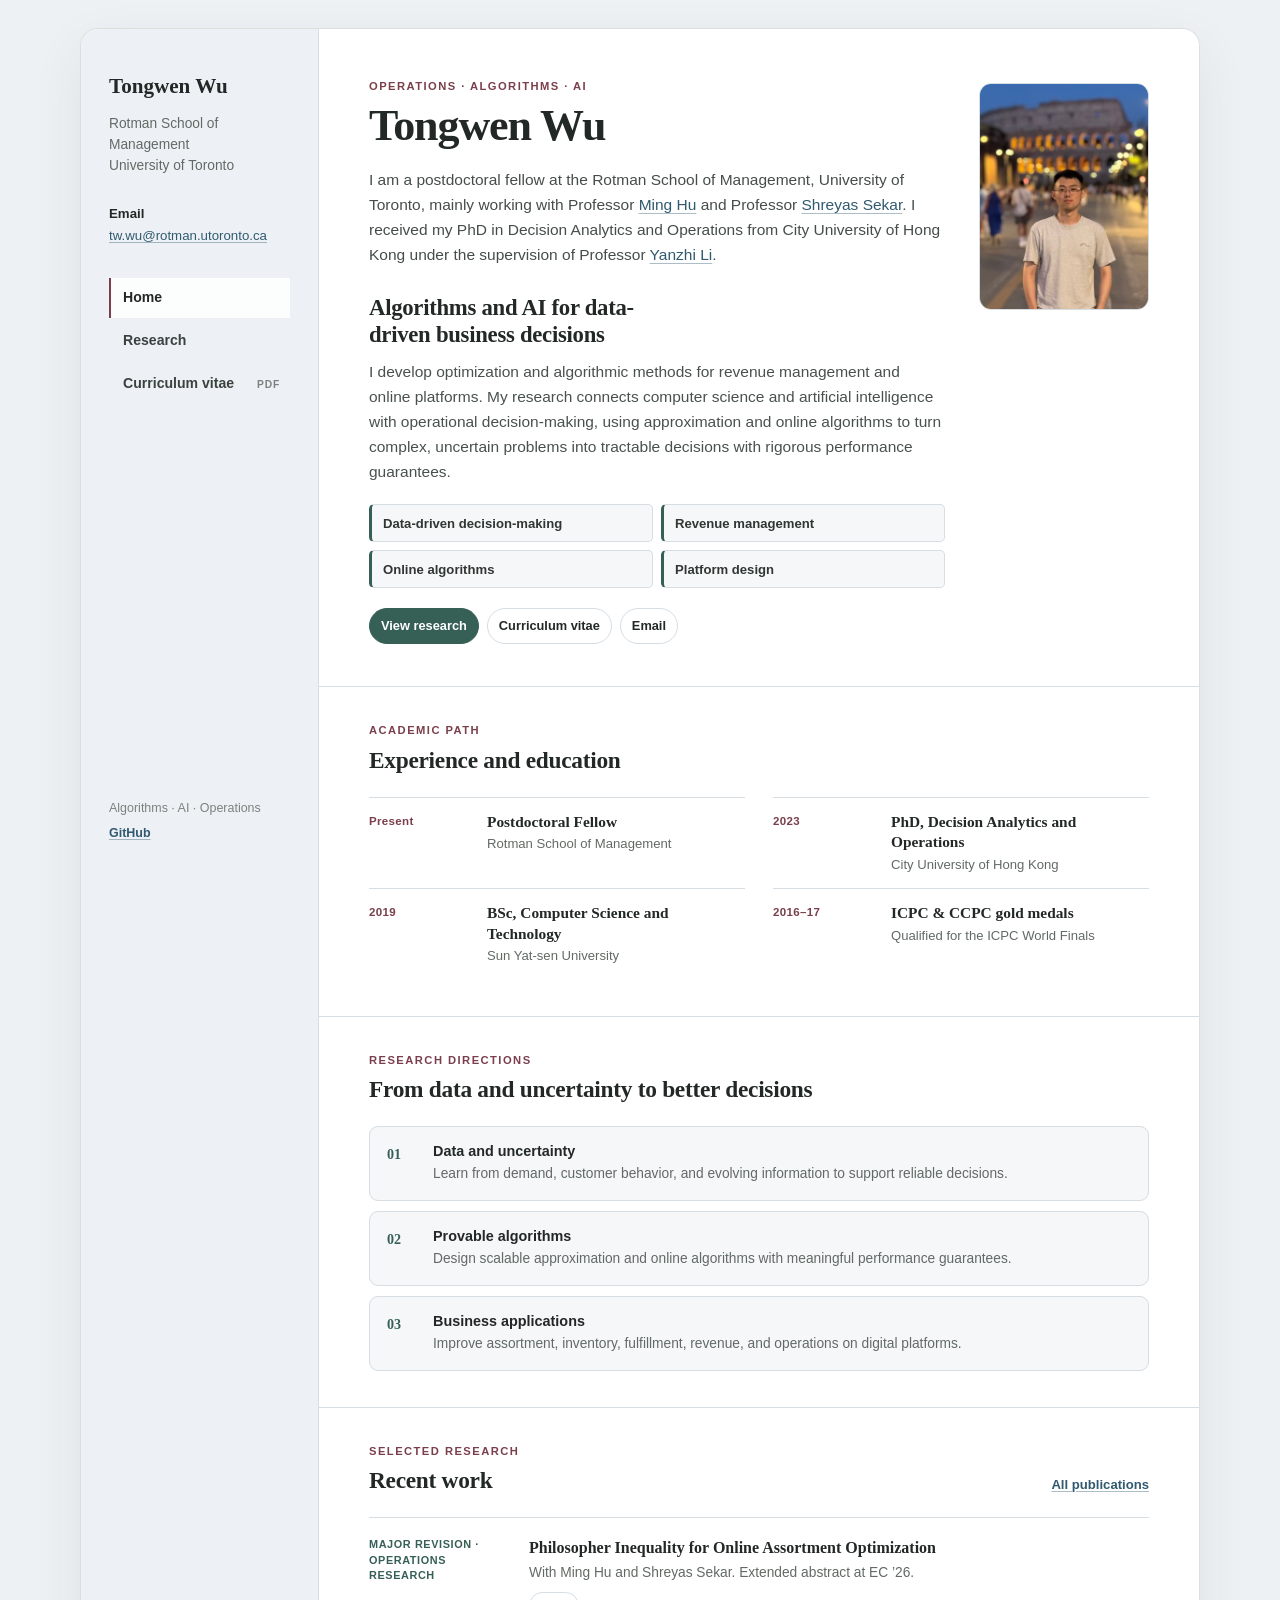
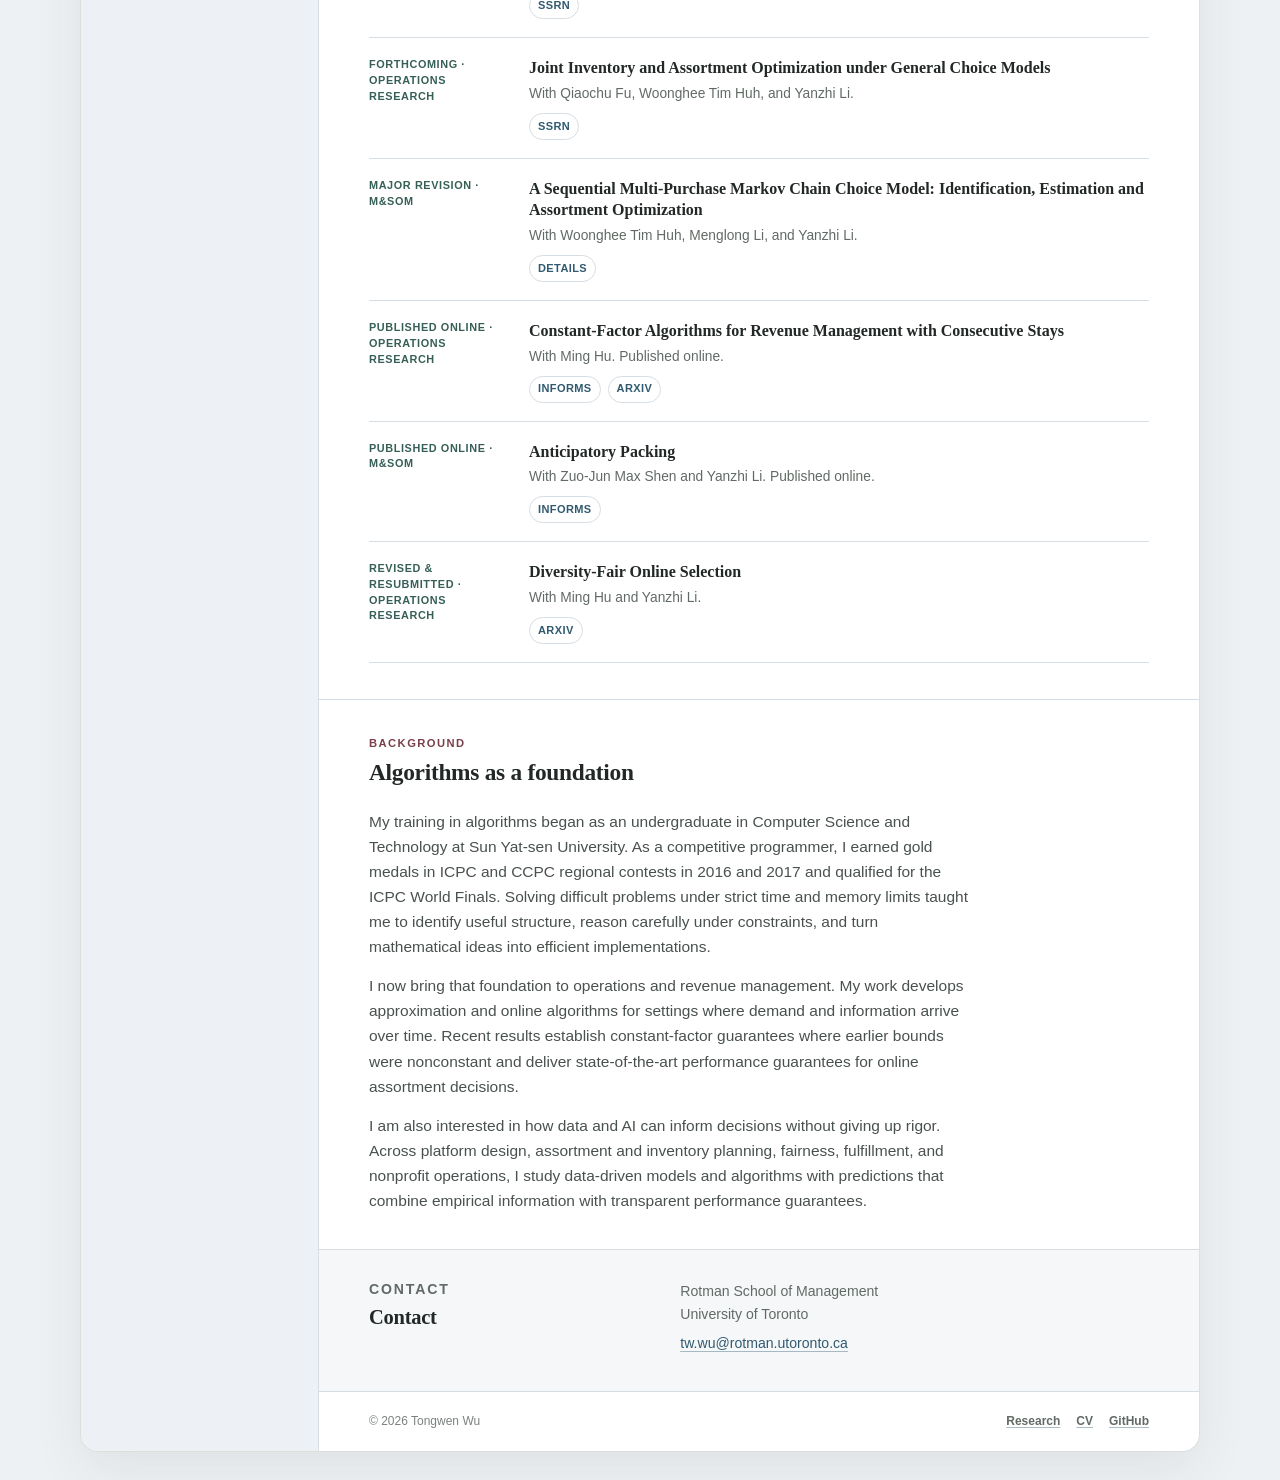
==== commit 6f2f8329: "Remove personalized pricing paper from homepage" ====
--- a/index.html
+++ b/index.html
@@ -186,14 +186,6 @@
 
           <ol class="selected-publications">
             <li>
-              <p class="publication-status">To be submitted · Operations Research</p>
-              <div>
-                <h3>Joint Assortment, Inventory, and Personalized Pricing</h3>
-                <p>With Qiaochu Fu, Woonghee Tim Huh, and Yanzhi Li. </p>
-                <p class="resource-links"><a href="research.html#joint-pricing">Details</a></p>
-              </div>
-            </li>
-            <li>
               <p class="publication-status">Major revision · Operations Research</p>
               <div>
                 <h3>Philosopher Inequality for Online Assortment Optimization</h3>
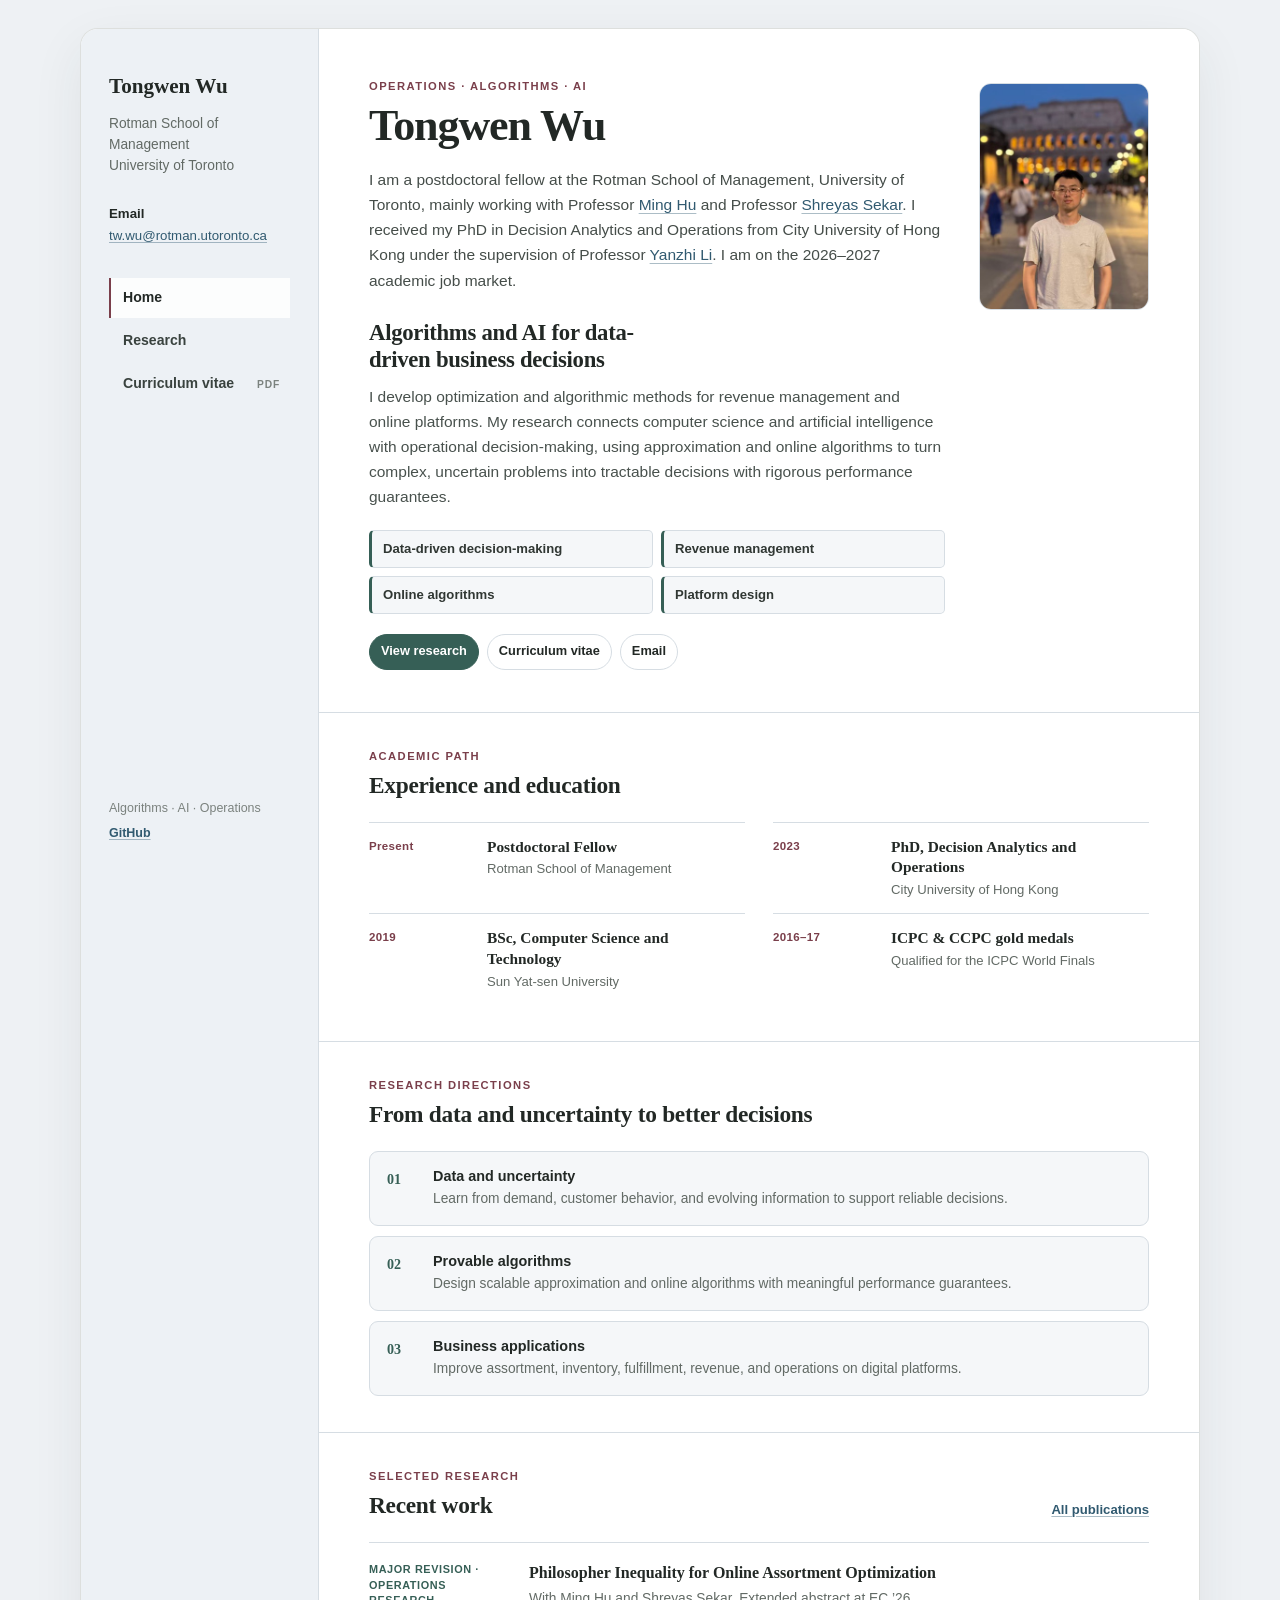
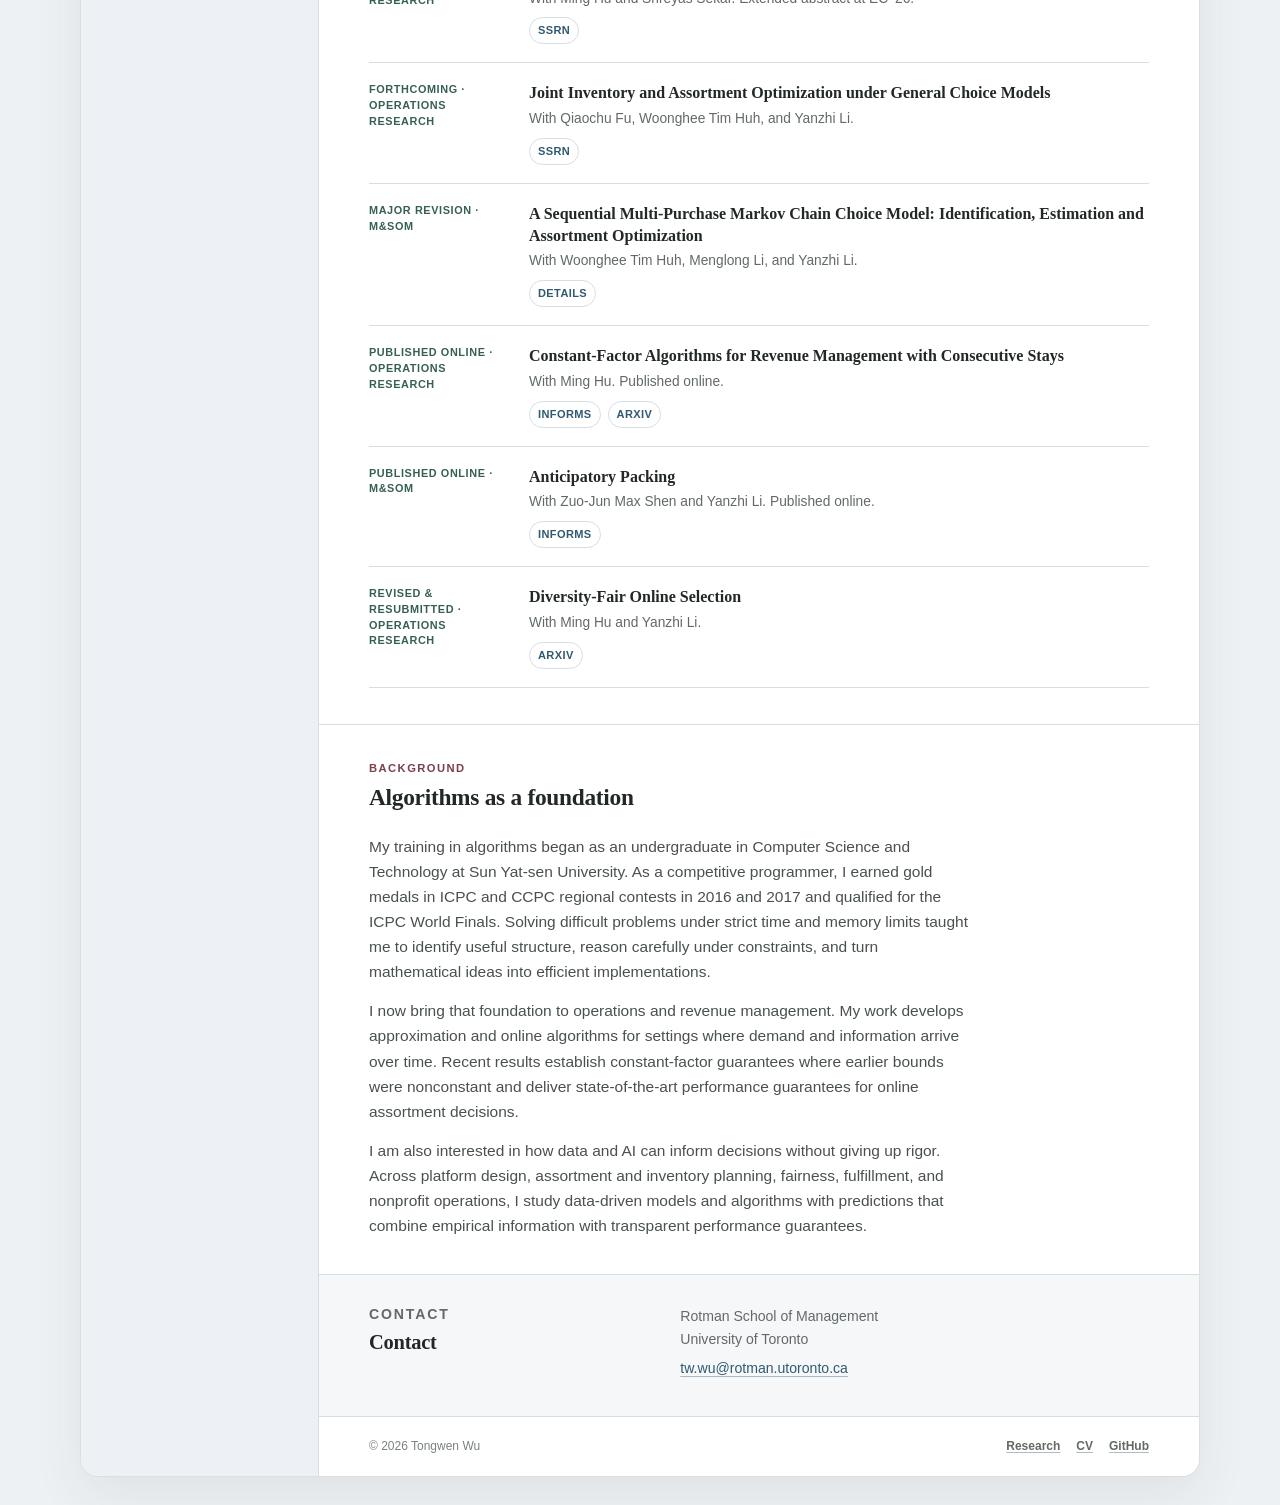
==== commit fbac43b5: "Update CV and add 2026–2027 job market notice" ====
--- a/index.html
+++ b/index.html
@@ -87,7 +87,7 @@
             <p class="eyebrow">Operations · Algorithms · AI</p>
             <h1 id="page-title">Tongwen Wu</h1>
             <p class="profile-intro">
-              I am a postdoctoral fellow at the Rotman School of Management, University of Toronto, mainly working with Professor <a href="http://individual.utoronto.ca/minghu/">Ming Hu</a> and Professor <a href="https://sekarshre.net/">Shreyas Sekar</a>. I received my PhD in Decision Analytics and Operations from City University of Hong Kong under the supervision of Professor <a href="https://www.cb.cityu.edu.hk/staff/yanzhili/">Yanzhi Li</a>.
+              I am a postdoctoral fellow at the Rotman School of Management, University of Toronto, mainly working with Professor <a href="http://individual.utoronto.ca/minghu/">Ming Hu</a> and Professor <a href="https://sekarshre.net/">Shreyas Sekar</a>. I received my PhD in Decision Analytics and Operations from City University of Hong Kong under the supervision of Professor <a href="https://www.cb.cityu.edu.hk/staff/yanzhili/">Yanzhi Li</a>. I am on the 2026–2027 academic job market.
             </p>
             <h2>Algorithms and AI for data-driven business decisions</h2>
             <p class="intro">
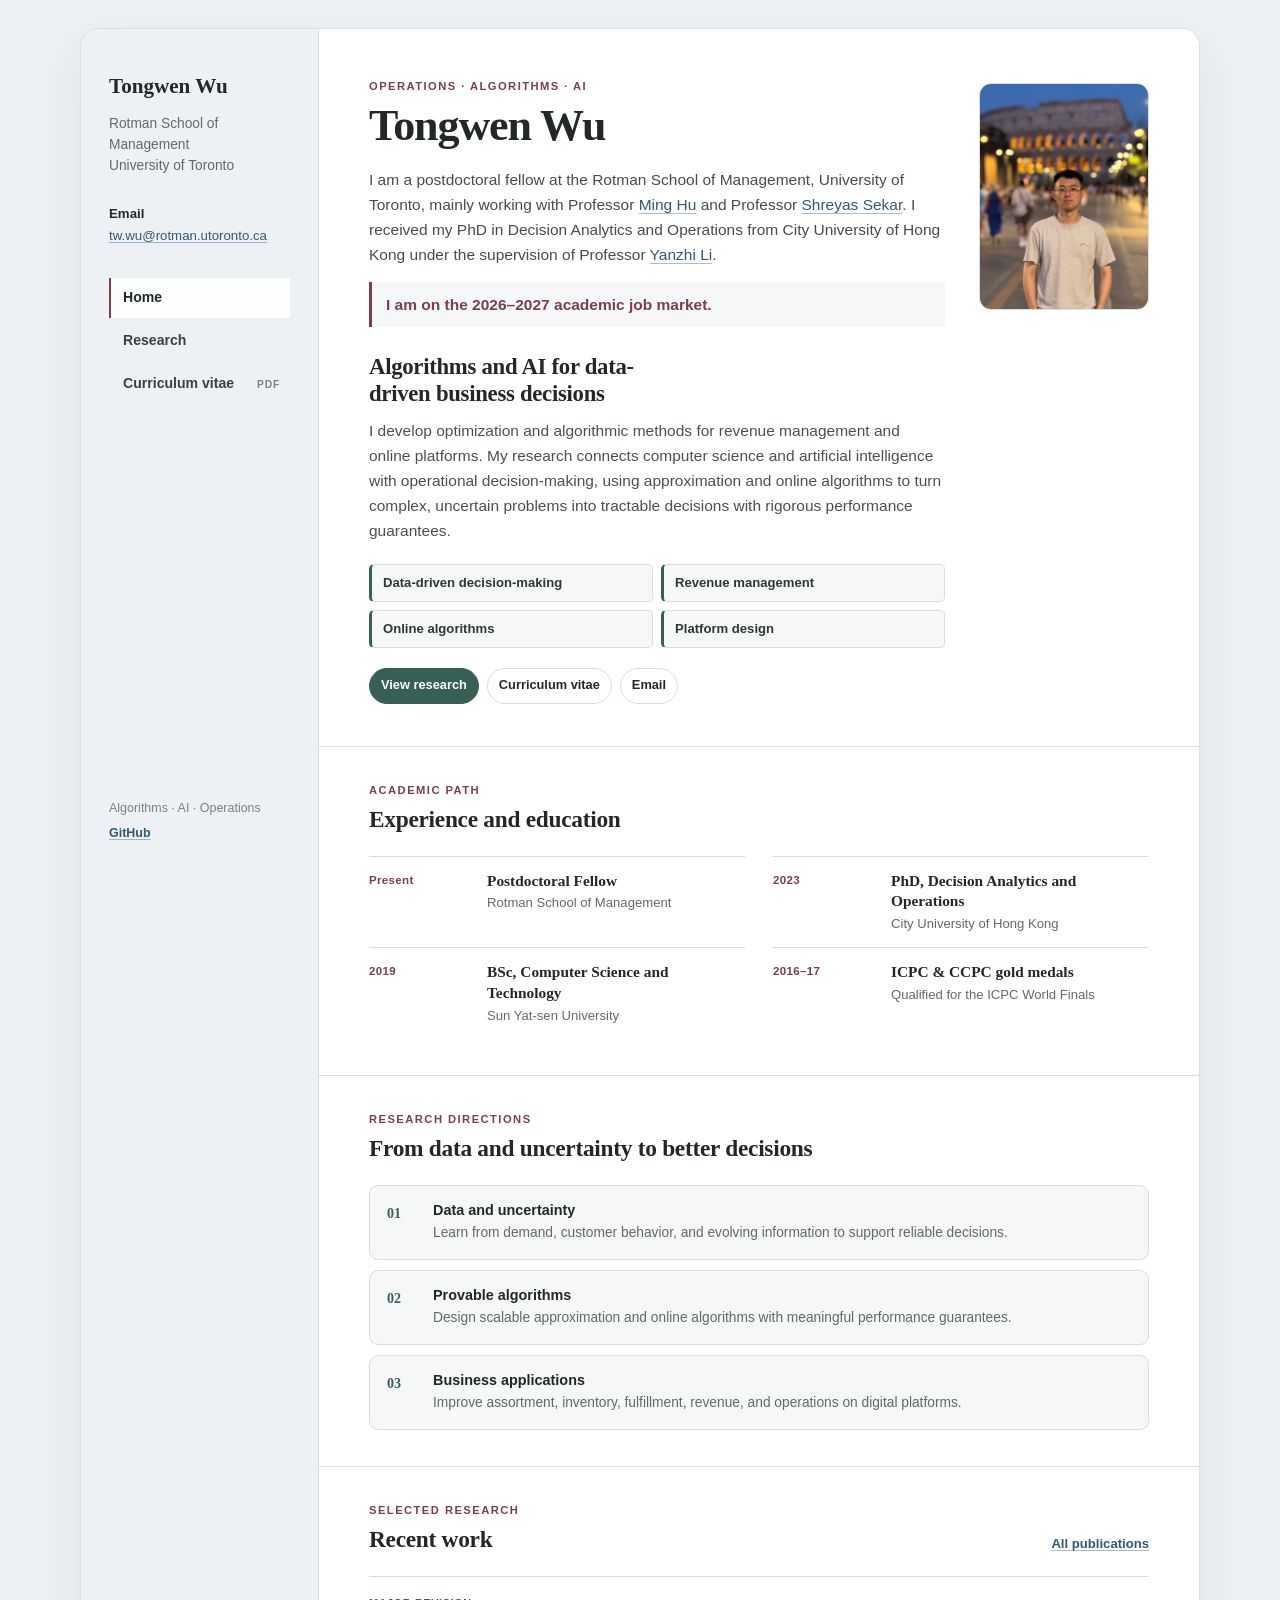
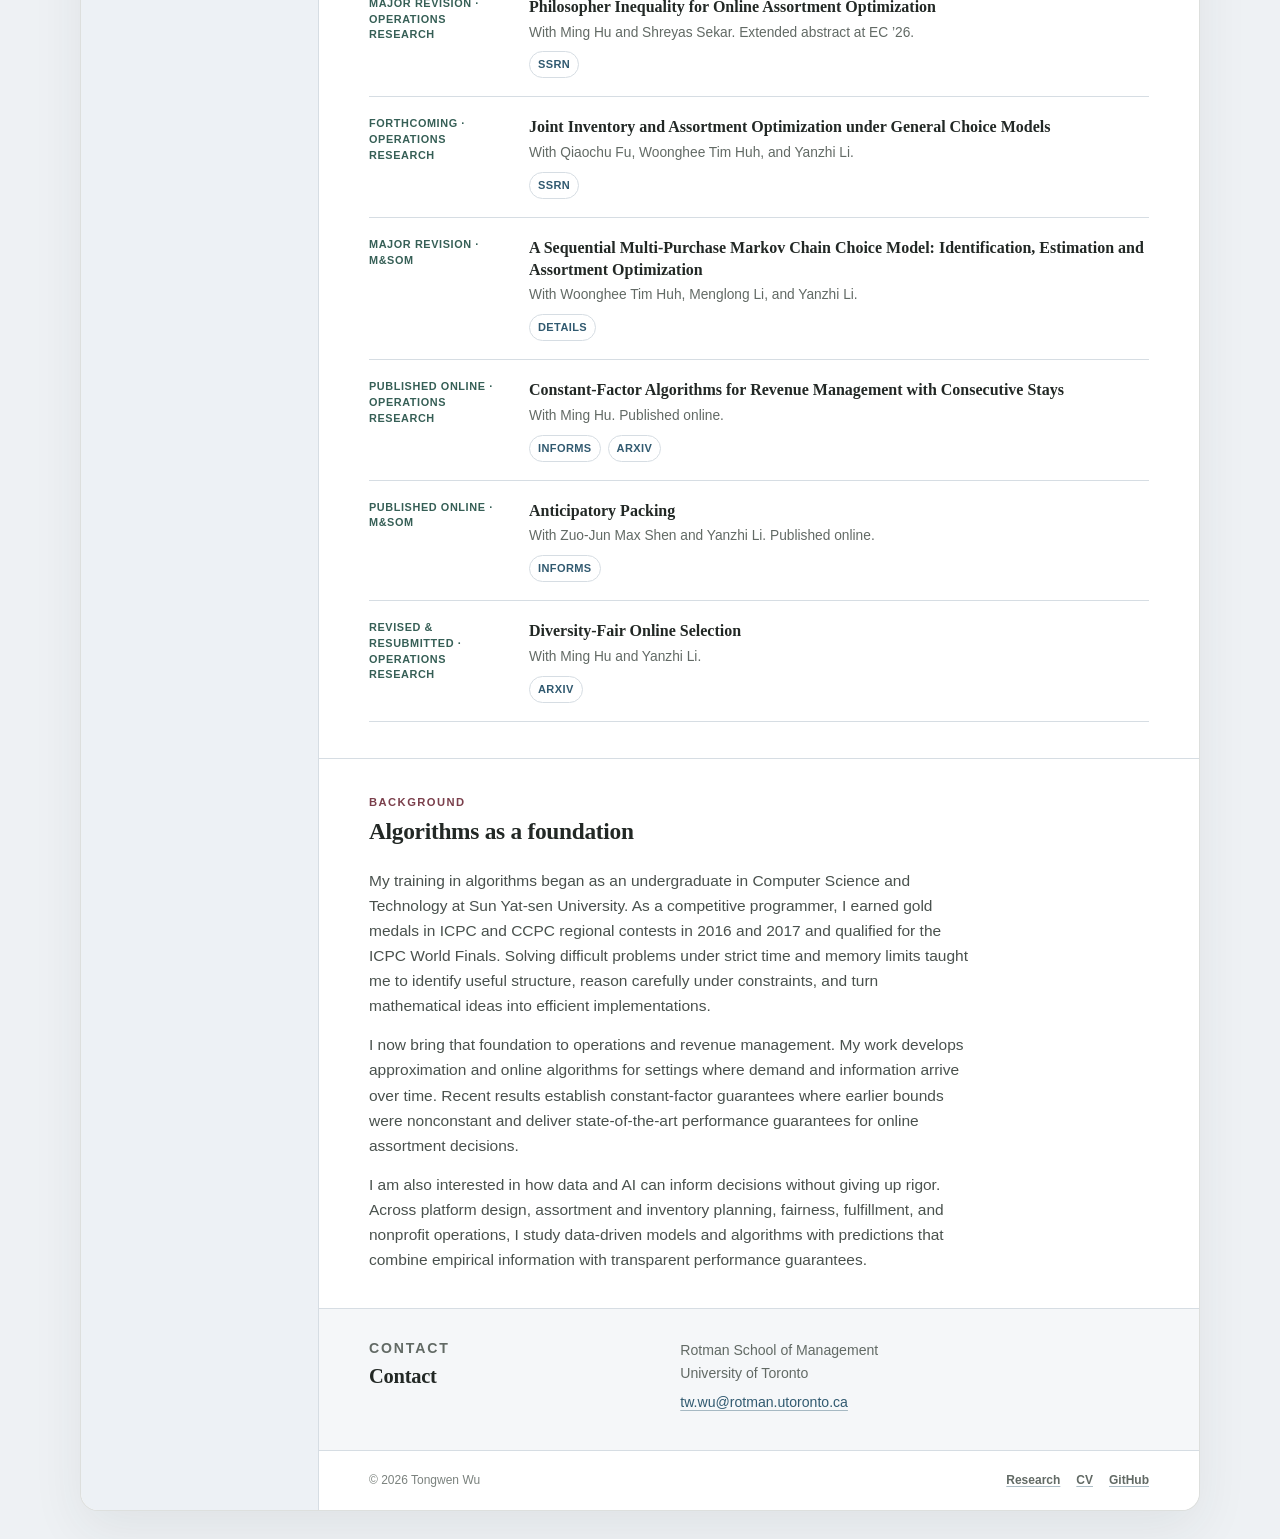
==== commit c5ad2e74: "Add SSRN paper link and highlight job market notice" ====
--- a/index.html
+++ b/index.html
@@ -87,8 +87,9 @@
             <p class="eyebrow">Operations · Algorithms · AI</p>
             <h1 id="page-title">Tongwen Wu</h1>
             <p class="profile-intro">
-              I am a postdoctoral fellow at the Rotman School of Management, University of Toronto, mainly working with Professor <a href="http://individual.utoronto.ca/minghu/">Ming Hu</a> and Professor <a href="https://sekarshre.net/">Shreyas Sekar</a>. I received my PhD in Decision Analytics and Operations from City University of Hong Kong under the supervision of Professor <a href="https://www.cb.cityu.edu.hk/staff/yanzhili/">Yanzhi Li</a>. I am on the 2026–2027 academic job market.
-            </p>
+              I am a postdoctoral fellow at the Rotman School of Management, University of Toronto, mainly working with Professor <a href="http://individual.utoronto.ca/minghu/">Ming Hu</a> and Professor <a href="https://sekarshre.net/">Shreyas Sekar</a>. I received my PhD in Decision Analytics and Operations from City University of Hong Kong under the supervision of Professor <a href="https://www.cb.cityu.edu.hk/staff/yanzhili/">Yanzhi Li</a>.
+            </p>
+            <p class="job-market-note"><strong>I am on the 2026–2027 academic job market.</strong></p>
             <h2>Algorithms and AI for data-driven business decisions</h2>
             <p class="intro">
               I develop optimization and algorithmic methods for revenue management and online platforms. My research connects computer science and artificial intelligence with operational decision-making, using approximation and online algorithms to turn complex, uncertain problems into tractable decisions with rigorous performance guarantees.
--- a/styles.css
+++ b/styles.css
@@ -284,8 +284,16 @@
 
 .profile-intro {
   max-width: 68ch;
-  margin-bottom: 26px;
+  margin-bottom: 14px;
   color: #454d49;
+}
+
+.job-market-note {
+  margin: 0 0 26px;
+  padding: 10px 14px;
+  border-left: 3px solid var(--burgundy);
+  background: var(--soft);
+  color: var(--burgundy);
 }
 
 .hero h2 {
